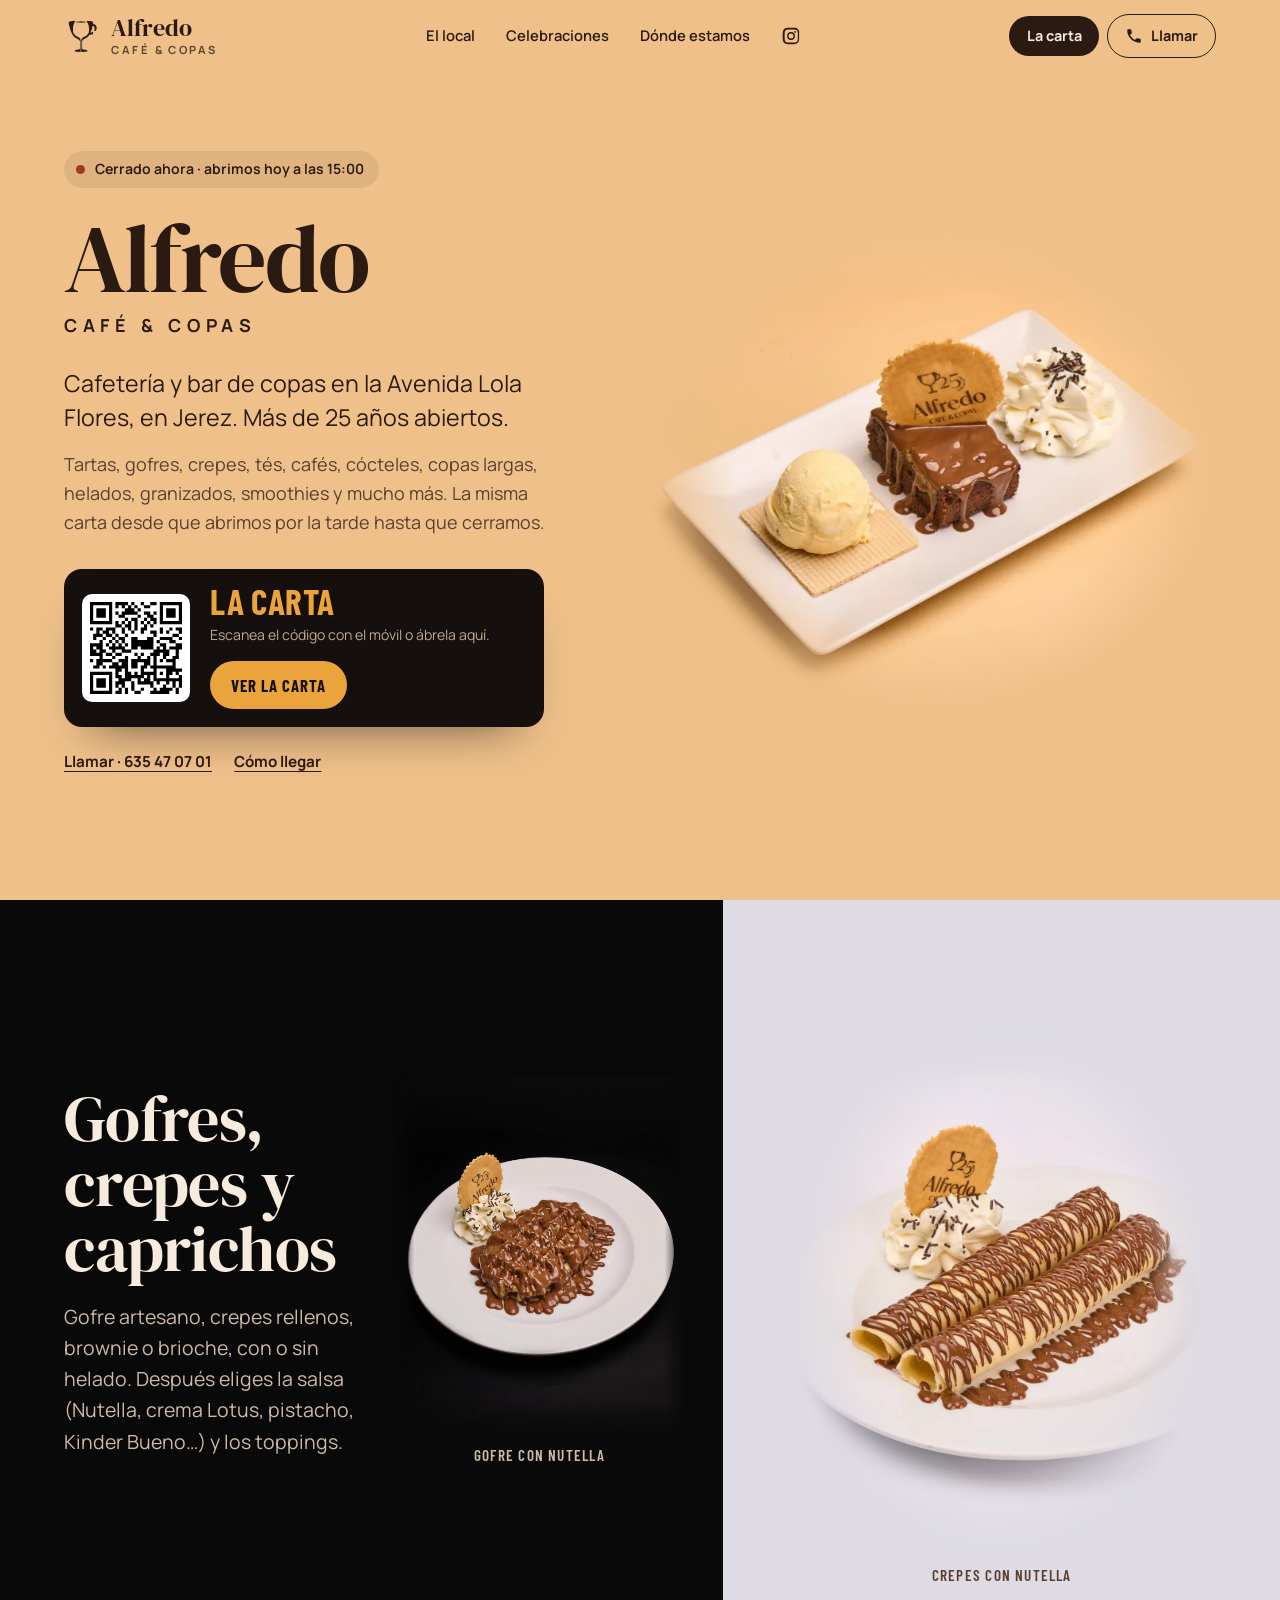
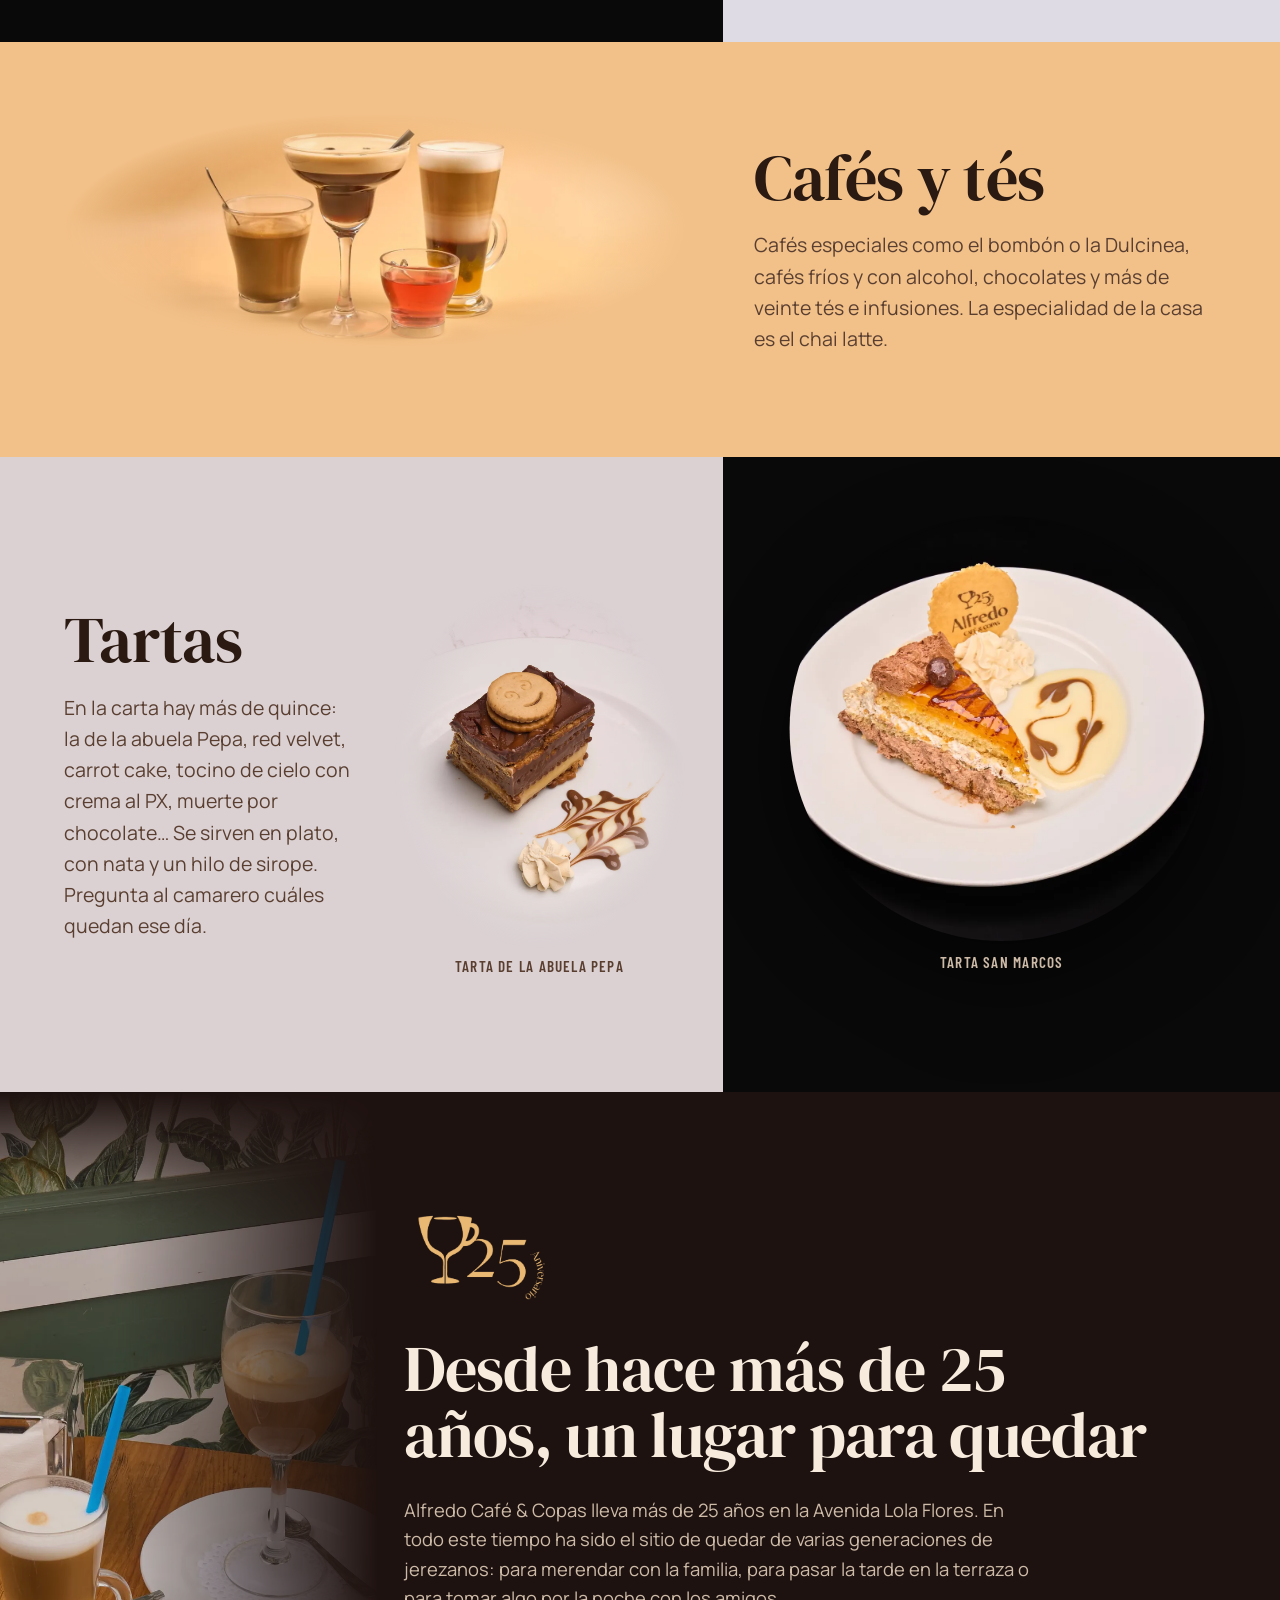
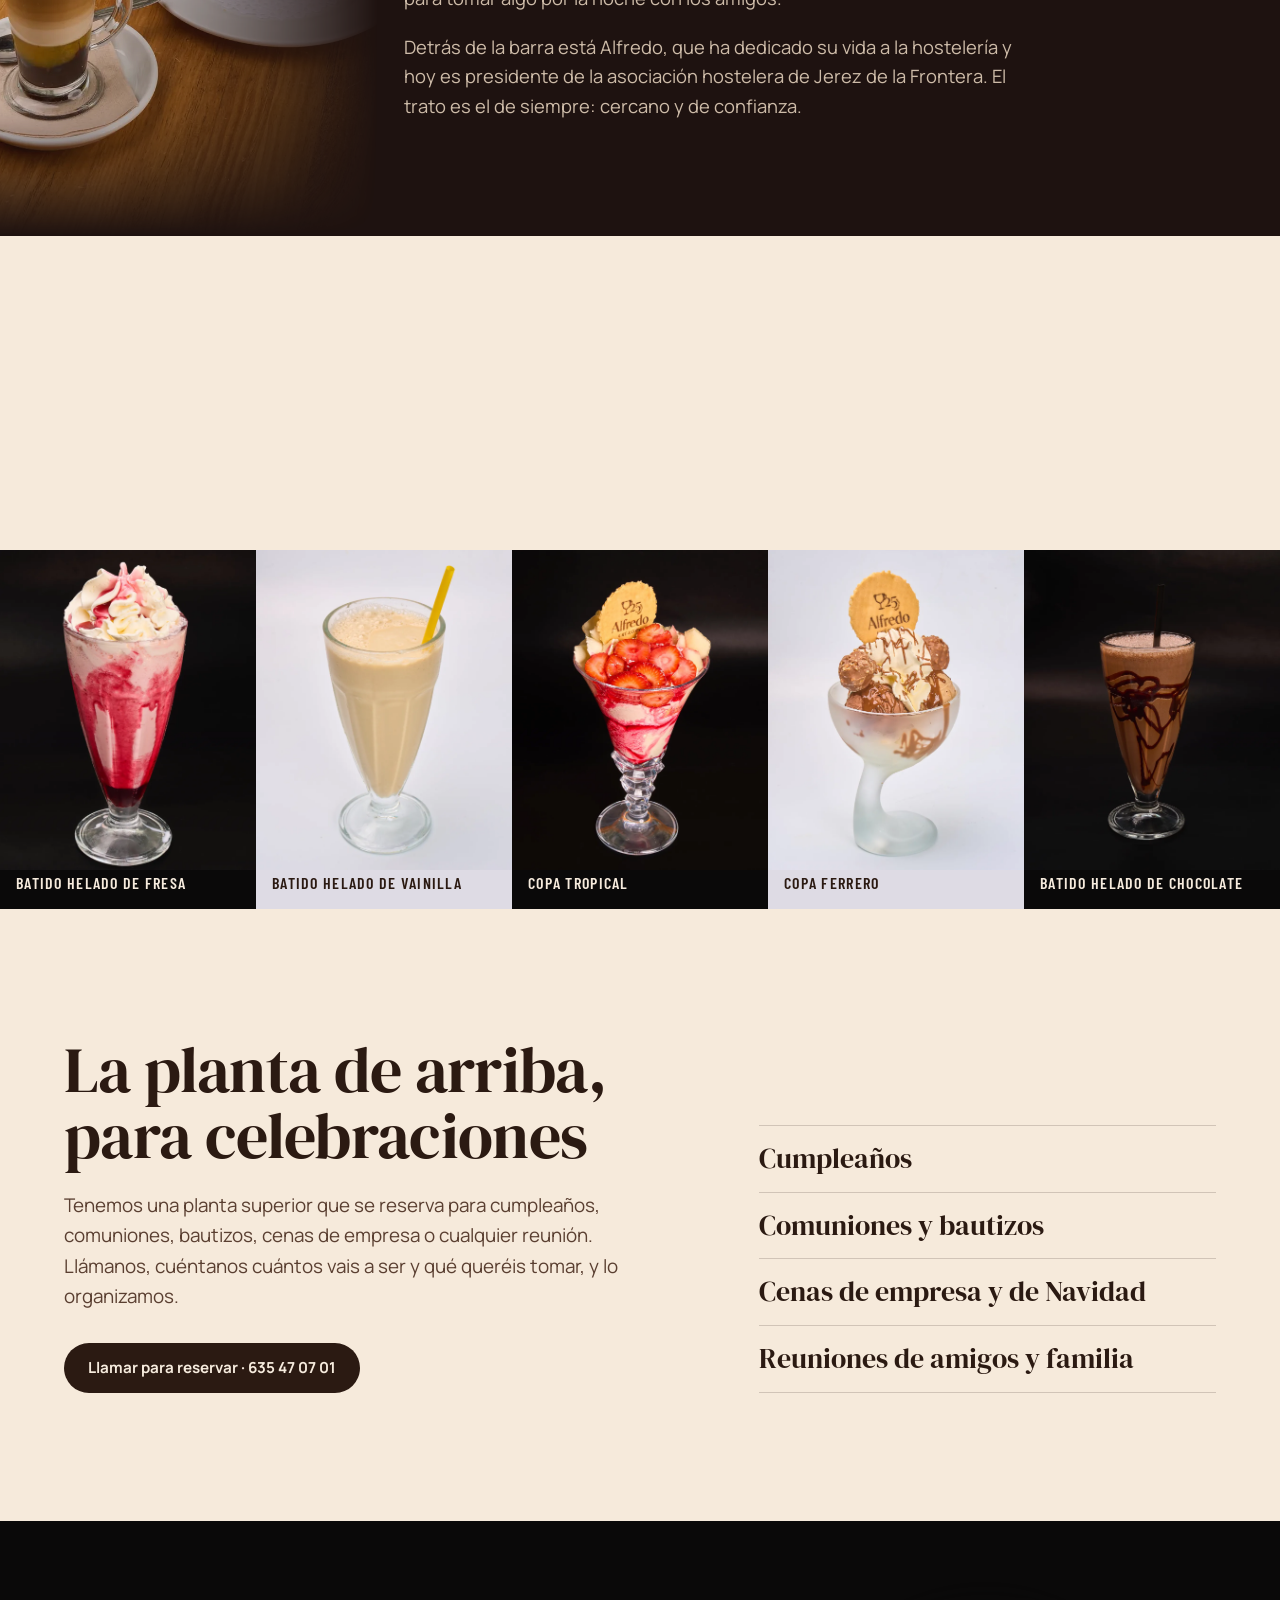
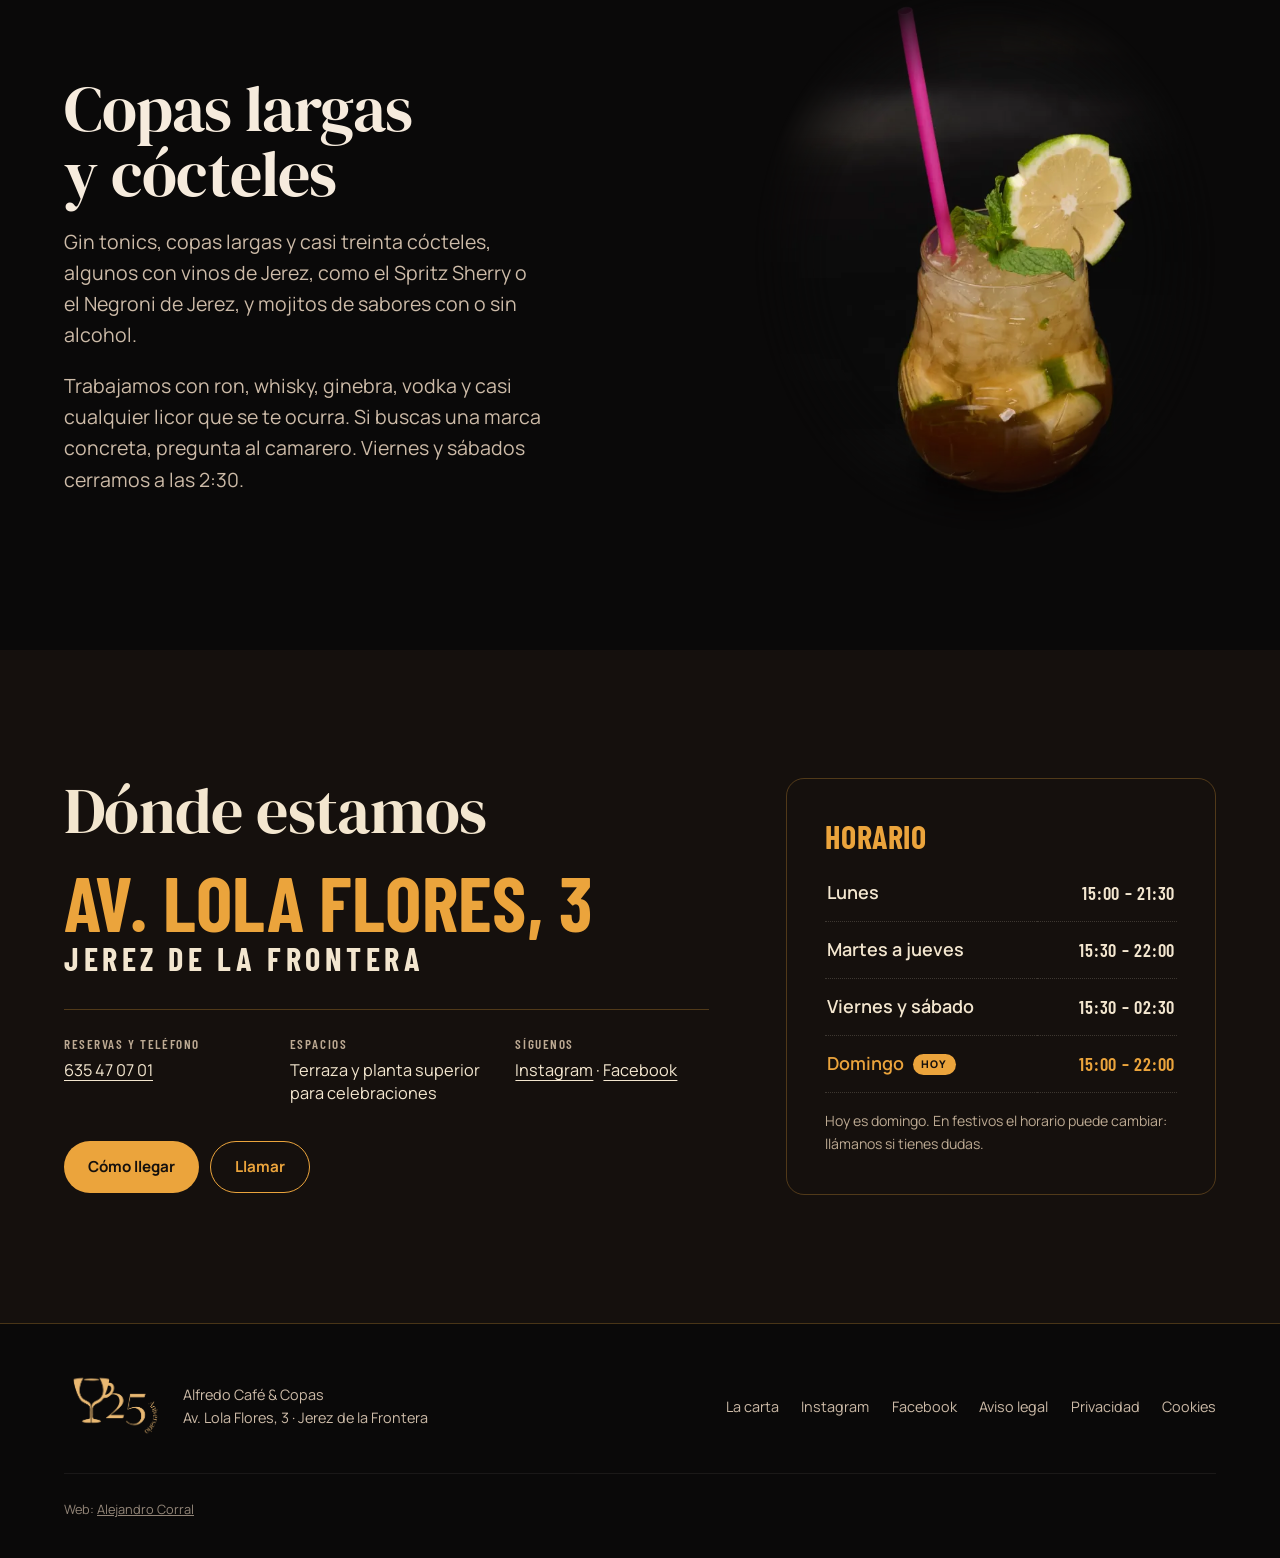
==== index.html @ 86e64a98 "Vista previa de la web de Alfredo Café & Copas" ====
<!doctype html>
<html lang="es" class="no-js">
<head>
  <meta charset="utf-8" />
  <meta name="robots" content="noindex, nofollow" />
  <meta name="viewport" content="width=device-width, initial-scale=1" />
  <title>Alfredo Café &amp; Copas</title>
  <meta name="description" content="Cafetería y bar de copas en la Avenida Lola Flores de Jerez. Tartas, gofres, crepes, cafés, tés, helados, granizados, smoothies, cócteles y copas largas. Más de 25 años, con terraza y planta para celebraciones." />
  <meta name="theme-color" content="#EFC08A" />

  <meta property="og:type" content="website" />
  <meta property="og:locale" content="es_ES" />
  <meta property="og:title" content="Alfredo Café &amp; Copas" />
  <meta property="og:description" content="Cafetería y bar de copas en la Avenida Lola Flores. Más de 25 años en Jerez." />
  <meta property="og:image" content="assets/img/brownie-helado.webp" />

  <link rel="icon" type="image/png" sizes="32x32" href="assets/img/favicon-32.png" />
  <link rel="icon" type="image/png" sizes="64x64" href="assets/img/favicon.png" />
  <link rel="icon" type="image/png" sizes="192x192" href="assets/img/favicon-192.png" />
  <link rel="apple-touch-icon" href="assets/img/apple-touch-icon.png" />
  <link rel="preload" href="assets/fonts/dm-serif-display.woff2" as="font" type="font/woff2" crossorigin />
  <link rel="preload" href="assets/fonts/manrope.woff2" as="font" type="font/woff2" crossorigin />
  <link rel="stylesheet" href="styles.css?v=20261016m" />

  <script type="application/ld+json">
  {
    "@context": "https://schema.org",
    "@type": "CafeOrCoffeeShop",
    "name": "Alfredo Café & Copas",
    "image": "assets/img/brownie-helado.webp",
    "telephone": "+34635470701",
    "sameAs": ["https://www.instagram.com/alfredocafecopasjerez/", "https://www.facebook.com/alfredocafecopasjerez/"],
    "servesCuisine": ["Café", "Tartas", "Helados", "Cócteles"],
    "hasMenu": "carta.html",
    "address": {
      "@type": "PostalAddress",
      "streetAddress": "Avenida Lola Flores, 3",
      "addressLocality": "Jerez de la Frontera",
      "addressRegion": "Cádiz",
      "addressCountry": "ES"
    },
    "openingHoursSpecification": [
      { "@type": "OpeningHoursSpecification", "dayOfWeek": "Monday", "opens": "15:00", "closes": "21:30" },
      { "@type": "OpeningHoursSpecification", "dayOfWeek": ["Tuesday", "Wednesday", "Thursday"], "opens": "15:30", "closes": "22:00" },
      { "@type": "OpeningHoursSpecification", "dayOfWeek": ["Friday", "Saturday"], "opens": "15:30", "closes": "02:30" },
      { "@type": "OpeningHoursSpecification", "dayOfWeek": "Sunday", "opens": "15:00", "closes": "22:00" }
    ]
  }
  </script>

  <script defer src="lib/qrcode.js?v=20261016m"></script>
  <script defer src="qr.js?v=20261016m"></script>
  <script defer src="main.js?v=20261016m"></script>
</head>
<body>
  <a class="skip" href="#contenido">Saltar al contenido</a>

  <header class="nav" data-nav>
    <a class="brand" href="#top" aria-label="Alfredo Café &amp; Copas, inicio">
      <span class="brand-mark" aria-hidden="true"></span>
      <span class="brand-text">
        <span class="brand-name">Alfredo</span>
        <span class="brand-sub">Café &amp; Copas</span>
      </span>
    </a>
    <nav class="nav-links" aria-label="Secciones">
      <a href="#el-local">El local</a>
      <a href="#celebraciones">Celebraciones</a>
      <a href="#donde-estamos">Dónde estamos</a>
      <a class="nav-ig" href="https://www.instagram.com/alfredocafecopasjerez/" target="_blank" rel="noopener" aria-label="Instagram">
        <svg viewBox="0 0 24 24" aria-hidden="true"><path d="M12 7.3a4.7 4.7 0 1 0 0 9.4 4.7 4.7 0 0 0 0-9.4Zm0 7.7a3 3 0 1 1 0-6 3 3 0 0 1 0 6Zm6-7.9a1.1 1.1 0 1 1-2.2 0 1.1 1.1 0 0 1 2.2 0ZM21.9 8c-.1-1.6-.4-3-1.6-4.2C19.1 2.6 17.6 2.2 16 2.1c-1.6-.1-6.4-.1-8 0-1.6.1-3 .4-4.2 1.6S2.2 6.4 2.1 8c-.1 1.6-.1 6.4 0 8 .1 1.6.4 3 1.6 4.2s2.6 1.5 4.2 1.6c1.6.1 6.4.1 8 0 1.6-.1 3-.4 4.2-1.6 1.2-1.2 1.5-2.6 1.6-4.2.1-1.6.1-6.4 0-8Zm-2.1 9.7a3.3 3.3 0 0 1-1.8 1.8c-1.3.5-4.3.4-5.7.4s-4.4.1-5.7-.4a3.3 3.3 0 0 1-1.8-1.8c-.5-1.3-.4-4.3-.4-5.7s-.1-4.4.4-5.7a3.3 3.3 0 0 1 1.8-1.8c1.3-.5 4.3-.4 5.7-.4s4.4-.1 5.7.4a3.3 3.3 0 0 1 1.8 1.8c.5 1.3.4 4.3.4 5.7s.1 4.4-.4 5.7Z"/></svg>
      </a>
    </nav>
    <div class="nav-actions">
    <a class="nav-carta" href="carta.html">La carta</a>
    <a class="nav-call" href="tel:+34635470701" aria-label="Llamar al 635 47 07 01">
      <svg viewBox="0 0 24 24" aria-hidden="true"><path d="M6.6 10.8a15.1 15.1 0 0 0 6.6 6.6l2.2-2.2c.3-.3.7-.4 1-.2 1.1.4 2.3.6 3.6.6.6 0 1 .4 1 1V20c0 .6-.4 1-1 1A17 17 0 0 1 3 4c0-.6.4-1 1-1h3.5c.6 0 1 .4 1 1 0 1.3.2 2.5.6 3.6.1.3 0 .7-.2 1l-2.3 2.2Z"/></svg>
      <span>Llamar</span>
    </a>
    </div>
  </header>

  <main id="top">
    <!-- PORTADA -->
    <section class="hero" data-theme="light">
      <div class="hero-text">
        <p class="status" data-status>
          <span class="status-dot" aria-hidden="true"></span>
          <span data-status-text>Av. Lola Flores, 3 · Jerez</span>
        </p>
        <h1 class="hero-title">Alfredo<span>Café &amp; Copas</span></h1>
        <p class="hero-lead">Cafetería y bar de copas en la Avenida Lola Flores, en Jerez. Más de 25 años abiertos.</p>
        <p class="hero-list">Tartas, gofres, crepes, tés, cafés, cócteles, copas largas, helados, granizados, smoothies y mucho más. La misma carta desde que abrimos por la tarde hasta que cerramos.</p>
        <div class="hero-carta">
          <div class="hero-carta-qr" data-qr></div>
          <div class="hero-carta-body">
            <p class="hero-carta-title">La carta</p>
            <p class="hero-carta-hint">Escanea el código con el móvil o ábrela aquí.</p>
            <a class="btn btn-dark btn-carta" href="carta.html">Ver la carta</a>
          </div>
        </div>
        <p class="hero-links">
          <a href="tel:+34635470701">Llamar · 635 47 07 01</a>
          <a href="https://www.google.com/maps/search/?api=1&amp;query=Alfredo%20Caf%C3%A9%20%26%20Copas%2C%20Avenida%20Lola%20Flores%203%2C%20Jerez%20de%20la%20Frontera" target="_blank" rel="noopener">Cómo llegar</a>
        </p>
      </div>
      <div class="hero-media">
        <img class="feather" src="assets/img/brownie-helado.webp" alt="Brownie con chocolate, bola de helado y nata, con el barquillo de Alfredo" width="721" height="616" fetchpriority="high" />
      </div>
    </section>

    <div id="contenido"></div>

    <!-- CAPRICHOS · gofre sobre negro | crepes sobre blanco -->
    <section class="split" data-theme="dark">
      <div class="split-panel split-panel--lead split--black">
        <div class="row-text reveal">
          <h2>Gofres, crepes y caprichos</h2>
          <p>Gofre artesano, crepes rellenos, brownie o brioche, con o sin helado. Después eliges la salsa (Nutella, crema Lotus, pistacho, Kinder Bueno…) y los toppings.</p>
        </div>
        <figure class="split-fig" data-drift>
          <img class="soft-edge split-img" src="assets/img/gofre-nutella.webp" alt="Gofre cubierto de Nutella con nata y barquillo de Alfredo" width="1080" height="1350" loading="lazy" />
          <figcaption>Gofre con Nutella</figcaption>
        </figure>
      </div>
      <div class="split-panel split--white" data-theme="light">
        <figure class="split-fig" data-drift>
          <img class="feather split-img" src="assets/img/crepes-chocolate.webp" alt="Dos crepes enrollados con Nutella, nata y barquillo de Alfredo" width="1080" height="1350" loading="lazy" />
          <figcaption>Crepes con Nutella</figcaption>
        </figure>
      </div>
    </section>

    <!-- CAFÉS Y TÉS · fondo melocotón -->
    <section class="row row--peach" data-theme="light">
      <div class="row-media row-media--wide" data-drift>
        <img class="feather row-main" src="assets/img/cafes.webp" alt="Café con leche, café en copa, latte en vaso alto y té" width="1500" height="563" loading="lazy" />
      </div>
      <div class="row-text reveal">
        <h2>Cafés y tés</h2>
        <p>Cafés especiales como el bombón o la Dulcinea, cafés fríos y con alcohol, chocolates y más de veinte tés e infusiones. La especialidad de la casa es el chai latte.</p>
      </div>
    </section>

    <!-- TARTAS · mármol | negro -->
    <section class="split" data-theme="light">
      <div class="split-panel split-panel--lead split--marble">
        <div class="row-text reveal">
          <h2>Tartas</h2>
          <p>En la carta hay más de quince: la de la abuela Pepa, red velvet, carrot cake, tocino de cielo con crema al PX, muerte por chocolate… Se sirven en plato, con nata y un hilo de sirope. Pregunta al camarero cuáles quedan ese día.</p>
        </div>
        <figure class="split-fig" data-drift>
          <img class="feather split-img" src="assets/img/tarta-galleta.webp" alt="Porción de la tarta de la abuela Pepa con nata" width="1080" height="1350" loading="lazy" />
          <figcaption>Tarta de la abuela Pepa</figcaption>
        </figure>
      </div>
      <div class="split-panel split--black" data-theme="dark">
        <figure class="split-fig" data-drift>
          <img class="plate-cut split-img" src="assets/img/tarta-capas.webp" alt="Porción de tarta San Marcos con barquillo de Alfredo y nata" width="1080" height="1350" loading="lazy" />
          <figcaption>Tarta San Marcos</figcaption>
        </figure>
      </div>
    </section>

    <!-- EL LOCAL -->
    <section class="place" id="el-local" data-theme="dark">
      <div class="place-photo">
        <img src="assets/img/terraza-cafe.webp" alt="Mesa de la terraza de Alfredo con un café en vaso alto y un café con hielo" width="1080" height="1350" loading="lazy" />
      </div>
      <div class="place-text reveal">
        <div class="place-logo" aria-hidden="true"></div>
        <h2>Desde hace más de 25 años, un lugar para quedar</h2>
        <p>Alfredo Café &amp; Copas lleva más de 25 años en la Avenida Lola Flores. En todo este tiempo ha sido el sitio de quedar de varias generaciones de jerezanos: para merendar con la familia, para pasar la tarde en la terraza o para tomar algo por la noche con los amigos.</p>
        <p>Detrás de la barra está Alfredo, que ha dedicado su vida a la hostelería y hoy es presidente de la asociación hostelera de Jerez de la Frontera. El trato es el de siempre: cercano y de confianza.</p>
      </div>
    </section>

    <!-- HELADOS Y BATIDOS · vitrina -->
    <section class="vitrina" data-theme="light" aria-labelledby="vitrina-title">
      <div class="vitrina-head reveal">
        <h2 id="vitrina-title">Helados, batidos y granizados</h2>
        <div>
          <p>En verano es lo que más sale. Más de veinte copas de helado, casi cincuenta sabores, batidos, granizados y smoothies, para tomar en la terraza cuando baja el sol.</p>
          <a class="btn btn-dark vitrina-link" href="carta.html#heladeria">Ver la carta de la heladería</a>
        </div>
      </div>
      <ul class="vitrina-row">
        <li class="vitrina-item vitrina--black"><div class="vitrina-photo"><img src="assets/img/batido-fresa.webp" alt="Batido helado de fresa con nata" width="1080" height="1350" loading="lazy" /></div><span>Batido helado de fresa</span></li>
        <li class="vitrina-item vitrina--white"><div class="vitrina-photo"><img src="assets/img/batido-vainilla.webp" alt="Batido helado de vainilla con pajita" width="1080" height="1350" loading="lazy" /></div><span>Batido helado de vainilla</span></li>
        <li class="vitrina-item vitrina--black"><div class="vitrina-photo"><img src="assets/img/copa-fresas.webp" alt="Copa tropical con fresas, fruta, nata y barquillo de Alfredo" width="1080" height="1350" loading="lazy" /></div><span>Copa tropical</span></li>
        <li class="vitrina-item vitrina--white"><div class="vitrina-photo"><img src="assets/img/copa-bombones.webp" alt="Copa Ferrero con bombones, nata y barquillo de Alfredo" width="1080" height="1350" loading="lazy" /></div><span>Copa Ferrero</span></li>
        <li class="vitrina-item vitrina--black"><div class="vitrina-photo"><img src="assets/img/batido-chocolate.webp" alt="Batido helado de chocolate con sirope" width="1080" height="1350" loading="lazy" /></div><span>Batido helado de chocolate</span></li>
      </ul>
    </section>

    <!-- CELEBRACIONES -->
    <section class="events" id="celebraciones" data-theme="light">
      <div class="events-text reveal">
        <h2>La planta de arriba, para celebraciones</h2>
        <p>Tenemos una planta superior que se reserva para cumpleaños, comuniones, bautizos, cenas de empresa o cualquier reunión. Llámanos, cuéntanos cuántos vais a ser y qué queréis tomar, y lo organizamos.</p>
        <a class="btn btn-dark" href="tel:+34635470701">Llamar para reservar · 635 47 07 01</a>
      </div>
      <ul class="events-list reveal" aria-label="Celebraciones habituales">
        <li>Cumpleaños</li>
        <li>Comuniones y bautizos</li>
        <li>Cenas de empresa y de Navidad</li>
        <li>Reuniones de amigos y familia</li>
      </ul>
    </section>

    <!-- COPAS · fondo negro, mojito a la derecha -->
    <section class="row row--black row--flip" data-theme="dark">
      <div class="row-media" data-drift>
        <img class="feather row-main row-main--drink" src="assets/img/mojito.webp" alt="Mojito con hielo picado, hierbabuena y lima" width="682" height="815" loading="lazy" />
      </div>
      <div class="row-text reveal">
        <h2>Copas largas y cócteles</h2>
        <p>Gin tonics, copas largas y casi treinta cócteles, algunos con vinos de Jerez, como el Spritz Sherry o el Negroni de Jerez, y mojitos de sabores con o sin alcohol.</p>
        <p>Trabajamos con ron, whisky, ginebra, vodka y casi cualquier licor que se te ocurra. Si buscas una marca concreta, pregunta al camarero. Viernes y sábados cerramos a las 2:30.</p>
      </div>
    </section>

    <!-- DÓNDE ESTAMOS -->
    <section class="visit" id="donde-estamos" data-theme="dark" aria-labelledby="visit-title">
      <div class="visit-main">
        <h2 id="visit-title">Dónde estamos</h2>
        <p class="visit-address">Av. Lola Flores, 3<span>Jerez de la Frontera</span></p>
        <dl class="visit-facts">
          <div><dt>Reservas y teléfono</dt><dd><a href="tel:+34635470701">635 47 07 01</a></dd></div>
          <div><dt>Espacios</dt><dd>Terraza y planta superior para celebraciones</dd></div>
          <div><dt>Síguenos</dt><dd><a href="https://www.instagram.com/alfredocafecopasjerez/" target="_blank" rel="noopener">Instagram</a> · <a href="https://www.facebook.com/alfredocafecopasjerez/" target="_blank" rel="noopener">Facebook</a></dd></div>
        </dl>
        <div class="visit-actions">
          <a class="btn btn-gold" href="https://www.google.com/maps/search/?api=1&amp;query=Alfredo%20Caf%C3%A9%20%26%20Copas%2C%20Avenida%20Lola%20Flores%203%2C%20Jerez%20de%20la%20Frontera" target="_blank" rel="noopener">Cómo llegar</a>
          <a class="btn btn-line-gold" href="tel:+34635470701">Llamar</a>
        </div>
      </div>
      <div class="hours">
        <h3>Horario</h3>
        <table>
          <tbody data-hours>
            <tr data-days="1"><th scope="row">Lunes</th><td>15:00 – 21:30</td></tr>
            <tr data-days="2 3 4"><th scope="row">Martes a jueves</th><td>15:30 – 22:00</td></tr>
            <tr data-days="5 6"><th scope="row">Viernes y sábado</th><td>15:30 – 02:30</td></tr>
            <tr data-days="0"><th scope="row">Domingo</th><td>15:00 – 22:00</td></tr>
          </tbody>
        </table>
        <p class="hours-note" data-status-full>En festivos el horario puede cambiar. Si tienes dudas, llámanos.</p>
      </div>
    </section>
  </main>

  <footer class="footer" data-theme="dark">
    <div class="footer-brand">
      <span class="footer-logo" aria-hidden="true"></span>
      <p>Alfredo Café &amp; Copas<br />Av. Lola Flores, 3 · Jerez de la Frontera</p>
    </div>
    <nav class="footer-links" aria-label="Enlaces">
      <a href="carta.html">La carta</a>
      <a href="https://www.instagram.com/alfredocafecopasjerez/" target="_blank" rel="noopener">Instagram</a>
      <a href="https://www.facebook.com/alfredocafecopasjerez/" target="_blank" rel="noopener">Facebook</a>
      <a href="legal/index.html#aviso-legal">Aviso legal</a>
      <a href="legal/index.html#privacidad">Privacidad</a>
      <a href="legal/index.html#cookies">Cookies</a>
    </nav>
    <p class="footer-credit">Web: <a href="#" data-todo="web-alejandro">Alejandro Corral</a></p>
  </footer>
</body>
</html>
---- styles.css ----
/* =========================================================
   Alfredo Café & Copas — estilos
   Idea: "escaparate". Cada producto ocupa una franja con el
   mismo color de fondo que su foto de estudio (melocotón,
   negro, mármol, amarillo) y los bordes de la foto se funden
   con la página.
   ========================================================= */

@font-face {
  font-family: "DM Serif Display";
  src: url("assets/fonts/dm-serif-display.woff2") format("woff2");
  font-weight: 400; font-style: normal; font-display: swap;
}
@font-face {
  font-family: "DM Serif Display";
  src: url("assets/fonts/dm-serif-display-italic.woff2") format("woff2");
  font-weight: 400; font-style: italic; font-display: swap;
}
@font-face {
  font-family: "Barlow Condensed";
  src: url("assets/fonts/barlow-condensed-500.woff2") format("woff2");
  font-weight: 500; font-style: normal; font-display: swap;
}
@font-face {
  font-family: "Barlow Condensed";
  src: url("assets/fonts/barlow-condensed-600.woff2") format("woff2");
  font-weight: 600; font-style: normal; font-display: swap;
}
@font-face {
  font-family: "Barlow Condensed";
  src: url("assets/fonts/barlow-condensed-700.woff2") format("woff2");
  font-weight: 700; font-style: normal; font-display: swap;
}
@font-face {
  font-family: "Manrope";
  src: url("assets/fonts/manrope.woff2") format("woff2");
  font-weight: 300 800; font-style: normal; font-display: swap;
}

:root {
  /* Fondos sacados de las propias fotos */
  --melocoton: #EFC08A;   /* brownie */
  --melocoton-2: #F2C189; /* cafés */
  --negro: #0A0909;       /* gofre, batido, granizados, mojito */
  --marmol: #DBD1D3;      /* tartas */
  --amarillo: #FFC84C;    /* spritz */
  --blanco-estudio: #DEDBE4; /* crepes, batido de vainilla, copa de bombones */

  --crema: #F6EADB;
  --crema-2: #FFF8EF;
  --espresso: #2B1A12;
  --espresso-2: #5A3F31;
  --noche: #1E1210;
  --nata: #F6EBDD;
  --nata-2: #CDBBA8;
  --oro: #E9B872;
  --teja: #9C3B24;

  --ff-display: "DM Serif Display", Georgia, "Times New Roman", serif;
  --ff-body: "Manrope", system-ui, -apple-system, "Segoe UI", sans-serif;
  --ff-cond: "Barlow Condensed", "Arial Narrow", sans-serif;

  /* La carta: los colores de la carta impresa de Alfredo */
  --carta-bg: #15100D;
  --carta-ink: #F3E6CF;
  --carta-mute: #BDAA93;
  --carta-gold: #EBA43C;
  --carta-rule: rgba(235,164,60,.28);
  --ease-out: cubic-bezier(.22, 1, .36, 1);
  --gutter: clamp(16px, 5vw, 80px);
  --nav-h: 72px;
}

*, *::before, *::after { box-sizing: border-box; }
html { overflow-x: clip; scroll-behavior: smooth; -webkit-text-size-adjust: 100%; }
@media (prefers-reduced-motion: reduce) { html { scroll-behavior: auto; } }
body {
  margin: 0; overflow-x: clip;
  background: var(--crema); color: var(--espresso);
  font-family: var(--ff-body); font-size: clamp(16px, 1vw + 10px, 18px); line-height: 1.6;
  -webkit-font-smoothing: antialiased;
}
img { display: block; max-width: 100%; height: auto; }
a { color: inherit; }
h1, h2, h3 { font-family: var(--ff-display); font-weight: 400; line-height: 1.02; margin: 0; letter-spacing: -0.01em; }
p { margin: 0; }
section[id], #contenido { scroll-margin-top: 64px; }

.skip { position: absolute; left: 12px; top: -60px; z-index: 100; background: var(--espresso); color: var(--nata); padding: .6rem 1rem; border-radius: 10px; }
.skip:focus { top: 12px; }
:focus-visible { outline: 2px solid var(--teja); outline-offset: 3px; border-radius: 6px; }
::selection { background: var(--espresso); color: var(--nata); }
html { scrollbar-color: var(--espresso-2) var(--crema); caret-color: var(--teja); }

/* Bordes de la foto fundidos con el fondo */
.feather {
  -webkit-mask-image: radial-gradient(closest-side, #000 68%, transparent 100%);
          mask-image: radial-gradient(closest-side, #000 68%, transparent 100%);
}

/* Foto que llena su encuadre: se funden solo los bordes rectos, sin dibujar ninguna forma */
.soft-edge {
  -webkit-mask-image: linear-gradient(90deg, transparent 0, #000 7%, #000 93%, transparent 100%), linear-gradient(180deg, transparent 0, #000 24%, #000 90%, transparent 100%);
  -webkit-mask-composite: source-in;
          mask-image: linear-gradient(90deg, transparent 0, #000 7%, #000 93%, transparent 100%), linear-gradient(180deg, transparent 0, #000 24%, #000 90%, transparent 100%);
          mask-composite: intersect;
}

/* Aparición suave (con red de seguridad en JS) */
.reveal { opacity: 0; transform: translateY(24px); transition: opacity .9s var(--ease-out), transform .9s var(--ease-out); }
.reveal.is-visible { opacity: 1; transform: none; }
.reveal[data-split] { opacity: 1; transform: none; }
.no-js .reveal { opacity: 1; transform: none; }
[data-drift] { translate: 0 var(--drift, 0px); }
.feather, [data-drift] { pointer-events: none; }
.row { overflow: clip; }

/* ---------- Botones ---------- */
.btn {
  display: inline-flex; align-items: center; justify-content: center; gap: .5rem;
  min-height: 50px; padding: .8rem 1.5rem; border-radius: 999px;
  font-weight: 700; font-size: .95rem; text-decoration: none;
  transition: background-color .25s, color .25s, border-color .25s, transform .3s var(--ease-out);
}
.btn:hover { transform: translateY(-2px); }
.btn-dark { background: var(--espresso); color: var(--nata); }
.btn-dark:hover { background: var(--teja); }
.btn-outline { border: 1.5px solid var(--espresso); color: var(--espresso); }
.btn-outline:hover { background: var(--espresso); color: var(--nata); }

/* =========================================================
   NAV
   ========================================================= */
.nav {
  position: fixed; inset: 0 0 auto 0; z-index: 50; height: var(--nav-h);
  display: flex; align-items: center; justify-content: space-between; gap: 1.5rem;
  padding: 0 var(--gutter); color: var(--espresso);
  transition: background-color .4s, color .4s, height .4s var(--ease-out), box-shadow .4s;
}
.nav.is-solid { height: 62px; background: rgba(246,234,219,.92); box-shadow: 0 1px 0 rgba(43,26,18,.08); }
@supports (backdrop-filter: blur(12px)) {
  .nav.is-solid { background: rgba(246,234,219,.75); backdrop-filter: blur(14px) saturate(140%); -webkit-backdrop-filter: blur(14px) saturate(140%); }
}
.nav.is-dark { color: var(--nata); }
.nav.is-dark.is-solid { background: rgba(10,9,9,.8); box-shadow: 0 1px 0 rgba(246,235,221,.08); }

.brand { display: flex; align-items: center; gap: .7rem; text-decoration: none; }
.brand-mark {
  width: 36px; height: 36px; background: currentColor;
  -webkit-mask: url("assets/img/icono-copa.webp") center / contain no-repeat;
          mask: url("assets/img/icono-copa.webp") center / contain no-repeat;
}
.brand-text { display: flex; flex-direction: column; line-height: 1; }
.brand-name { font-family: var(--ff-display); font-size: 1.5rem; }
.brand-sub { font-size: .7rem; letter-spacing: .22em; text-transform: uppercase; font-weight: 700; margin-top: .25rem; opacity: .75; }

.nav-links { display: flex; align-items: center; gap: clamp(1rem, 2.4vw, 2.2rem); }
.nav-links a { text-decoration: none; font-weight: 600; font-size: .92rem; }
.nav-links a:not(.nav-ig):hover { text-decoration: underline; text-underline-offset: 6px; }
.nav-ig svg { width: 20px; height: 20px; fill: currentColor; display: block; }
.nav-ig:hover { opacity: .7; }
.nav-call {
  display: inline-flex; align-items: center; gap: .5rem; text-decoration: none;
  font-weight: 700; font-size: .9rem; padding: .6rem 1.05rem; border-radius: 999px;
  border: 1.5px solid currentColor; transition: background-color .25s, color .25s;
}
.nav-call svg { width: 18px; height: 18px; fill: currentColor; }
.nav-call:hover { background: var(--espresso); border-color: var(--espresso); color: var(--nata); }
.nav.is-dark .nav-call:hover { background: var(--nata); border-color: var(--nata); color: var(--espresso); }
@media (max-width: 860px) { .nav-links { display: none; } }

/* =========================================================
   PORTADA
   ========================================================= */
.hero {
  display: grid; grid-template-columns: minmax(0, 1fr) minmax(0, 1.05fr); align-items: center;
  gap: clamp(1rem, 3vw, 3rem);
  min-height: 100vh; min-height: 100svh;
  padding: calc(var(--nav-h) + 2.5rem) var(--gutter) clamp(3rem, 6vw, 5rem);
  background: var(--melocoton);
}
.status {
  display: inline-flex; align-items: center; gap: .6rem; margin-bottom: 1.8rem;
  padding: .45rem .95rem .45rem .75rem; border-radius: 999px;
  background: rgba(43,26,18,.08); font-size: .88rem; font-weight: 650;
}
.status-dot { width: 9px; height: 9px; border-radius: 50%; background: var(--espresso-2); }
.status.is-open .status-dot { background: #1F7A47; box-shadow: 0 0 0 0 rgba(31,122,71,.5); animation: pulse 2.2s infinite; }
.status.is-closed .status-dot { background: var(--teja); }
@keyframes pulse { 70% { box-shadow: 0 0 0 9px rgba(31,122,71,0); } 100% { box-shadow: 0 0 0 0 rgba(31,122,71,0); } }

.hero-title { font-size: clamp(4rem, 9vw, 6rem); line-height: .9; letter-spacing: -.02em; }
.hero-title span {
  display: block; margin-top: .9rem;
  font-family: var(--ff-body); font-size: clamp(.9rem, 1.4vw, 1.15rem); font-weight: 700;
  letter-spacing: .32em; text-transform: uppercase; line-height: 1;
}
.hero-lead { margin-top: 2rem; max-width: 34ch; font-size: clamp(1.15rem, .8vw + .95rem, 1.45rem); line-height: 1.45; }
.hero-list { margin-top: 1rem; max-width: 46ch; color: var(--espresso-2); }
.hero-actions { display: flex; flex-wrap: wrap; gap: .7rem; margin-top: 2.2rem; }
.hero-media img { width: 100%; max-width: 760px; margin-inline: auto; animation: heroIn 1.4s var(--ease-out) both; }
@keyframes heroIn { from { opacity: 0; transform: scale(.94); } to { opacity: 1; transform: none; } }

@media (max-width: 900px) {
  .hero { grid-template-columns: 1fr; min-height: 0; padding-top: calc(var(--nav-h) + 1.6rem); }
  .hero-media { order: -1; margin: -.5rem -8% -1.5rem; }
}

/* =========================================================
   FRANJAS DE PRODUCTO
   ========================================================= */
.row {
  --row-bg: var(--crema); --row-ink: var(--espresso); --row-ink-2: var(--espresso-2);
  display: grid; grid-template-columns: minmax(0, 1.15fr) minmax(0, .85fr); align-items: center;
  gap: clamp(1.5rem, 5vw, 5rem);
  padding: clamp(3rem, 7vw, 6.5rem) var(--gutter);
  background: var(--row-bg); color: var(--row-ink);
}
.row--black  { --row-bg: var(--negro);  --row-ink: var(--nata); --row-ink-2: var(--nata-2); }
.row--marble { --row-bg: var(--marmol); }
.row--peach  { --row-bg: var(--melocoton-2); }
.row--flip .row-media { order: 2; }

.row-media { position: relative; }
.row-main { width: 100%; max-width: 620px; margin-inline: auto; }
.row-media--wide .row-main { max-width: 760px; }
.row-side { position: absolute; width: 48%; right: -6%; bottom: -12%; }
.row--flip .row-side { right: auto; left: -6%; }

/* El gofre llena el encuadre con el plato: se recorta en círculo, como un plato sobre la mesa */
.plate-cut {
  aspect-ratio: 1; object-fit: cover; max-width: 540px !important;
  clip-path: circle(49.5% at 50% 50%);
}
.row-media:has(.plate-cut), .split-fig:has(.plate-cut) { filter: drop-shadow(0 30px 40px rgba(0,0,0,.6)); }

.row-text h2, .place-text h2, .events-text h2, .visit-text h2 { font-size: clamp(2.5rem, 5vw, 4.4rem); text-wrap: balance; }
.row-text p { margin-top: 1.2rem; max-width: 40ch; font-size: clamp(1.05rem, .45vw + .95rem, 1.22rem); color: var(--row-ink-2); }

@media (max-width: 860px) {
  .row { grid-template-columns: 1fr; gap: 1.2rem; padding-top: 2.5rem; }
  .row .row-media, .row--flip .row-media { order: 0; margin-inline: -4%; }
  .row-side { width: 40%; bottom: -6%; }
}

/* =========================================================
   EL LOCAL
   ========================================================= */
.place {
  position: relative; display: grid; grid-template-columns: minmax(0, .42fr) minmax(0, 1fr); align-items: stretch;
  background: var(--noche); color: var(--nata); overflow: clip;
}
.place-photo { position: relative; min-height: 100%; }
.place-photo img {
  position: absolute; inset: 0; width: 100%; height: 100%; object-fit: cover; object-position: center 55%;
  opacity: .85;
  -webkit-mask-image: linear-gradient(90deg, #000 30%, transparent 100%), linear-gradient(180deg, transparent 0, #000 18%, #000 82%, transparent 100%);
  -webkit-mask-composite: source-in;
          mask-image: linear-gradient(90deg, #000 30%, transparent 100%), linear-gradient(180deg, transparent 0, #000 18%, #000 82%, transparent 100%);
          mask-composite: intersect;
}
.place-text { position: relative; align-self: center; padding: clamp(4.5rem, 9vw, 8rem) var(--gutter) clamp(4.5rem, 9vw, 8rem) clamp(1rem, 2vw, 2rem); }
.place-logo {
  width: 150px; aspect-ratio: 865 / 597; background: var(--oro); margin-bottom: 1.6rem;
  -webkit-mask: url("assets/img/logo-25.webp") center / contain no-repeat;
          mask: url("assets/img/logo-25.webp") center / contain no-repeat;
}
.place-text p { margin-top: 1.2rem; max-width: 58ch; color: var(--nata-2); font-size: clamp(1.02rem, .4vw + .95rem, 1.15rem); }
.place-text p:first-of-type { margin-top: 1.8rem; }
@media (max-width: 860px) {
  .place { grid-template-columns: 1fr; }
  .place-photo { aspect-ratio: 16 / 10; min-height: 0; }
  .place-photo img {
    -webkit-mask-image: linear-gradient(180deg, #000 45%, transparent 100%);
            mask-image: linear-gradient(180deg, #000 45%, transparent 100%);
  }
  .place-text { padding: 0 var(--gutter) clamp(4rem, 9vw, 6rem); margin-top: -2.5rem; }
}

/* =========================================================
   CELEBRACIONES
   ========================================================= */
.events {
  display: grid; grid-template-columns: minmax(0, 1.15fr) minmax(0, .85fr); align-items: end;
  gap: clamp(2rem, 6vw, 6rem);
  padding: clamp(5rem, 10vw, 8rem) var(--gutter);
  background: var(--crema);
}
.events-text p { margin: 1.4rem 0 2rem; max-width: 50ch; color: var(--espresso-2); font-size: clamp(1.02rem, .4vw + .95rem, 1.18rem); }
.events-list { list-style: none; margin: 0; padding: 0; border-top: 1px solid rgba(43,26,18,.18); }
.events-list li {
  font-family: var(--ff-display); font-size: clamp(1.4rem, 2.2vw, 1.9rem); line-height: 1.2;
  padding: 1rem 0; border-bottom: 1px solid rgba(43,26,18,.18);
}
@media (max-width: 860px) { .events { grid-template-columns: 1fr; } }

/* =========================================================
   FRANJAS PARTIDAS (caprichos, tartas, copas)
   Cada mitad lleva el fondo de su foto de estudio.
   ========================================================= */
.split { display: grid; grid-template-columns: minmax(0, 1.3fr) minmax(0, 1fr); }
.split-panel {
  display: grid; place-items: center; overflow: clip;
  padding: clamp(3.5rem, 7vw, 6rem) var(--gutter);
  --row-ink-2: var(--espresso-2);
}
.split-panel--lead {
  grid-template-columns: minmax(0, 1fr) minmax(0, 1fr); align-items: center; gap: clamp(1.5rem, 3vw, 3rem);
  padding-right: clamp(1.5rem, 3vw, 3rem);
}
.split--black  { background: var(--negro); color: var(--nata); --row-ink-2: var(--nata-2); }
.split--white  { background: var(--blanco-estudio); color: var(--espresso); }
.split--marble { background: var(--marmol); color: var(--espresso); }
.split--yellow { background: var(--amarillo); color: var(--espresso); }
.split-fig { margin: 0; width: 100%; max-width: 440px; justify-self: center; text-align: center; }
.split-img { width: 100%; margin-inline: auto; }
.split-fig figcaption {
  margin-top: .6rem; font: 600 .95rem var(--ff-cond); letter-spacing: .08em; text-transform: uppercase;
  color: var(--row-ink-2);
}
.split--half { grid-template-columns: minmax(0, 1fr) minmax(0, 1fr); }
.split-panel--text { place-items: center start; }
.split-panel--pair { grid-template-columns: minmax(0, 1fr) minmax(0, 1fr); gap: clamp(1rem, 2.5vw, 2.5rem); align-items: center; }
.split-panel--pair .split-fig { max-width: 340px; }
.split--white .split-fig:has(.plate-cut) { filter: drop-shadow(0 26px 32px rgba(43,26,18,.28)); }
.row-main--drink { max-width: 460px; }
@media (max-width: 1000px) {
  .split { grid-template-columns: 1fr; }
  .split-panel--lead { grid-template-columns: 1fr; padding-right: var(--gutter); }
  .split-fig { max-width: 380px; }
  .split-panel--pair { gap: 1rem; padding-left: 1rem; padding-right: 1rem; }
}

/* =========================================================
   VITRINA (helados y batidos): una fila de fotos a sangre,
   cada una sobre su propio fondo de estudio.
   ========================================================= */
.vitrina { background: var(--crema); padding-top: clamp(4rem, 8vw, 6.5rem); }
.vitrina-head {
  display: grid; grid-template-columns: minmax(0, 1fr) minmax(0, 1fr); align-items: end; gap: 1rem clamp(2rem, 6vw, 6rem);
  padding: 0 var(--gutter);
}
.vitrina-head h2 { font-size: clamp(2.5rem, 5vw, 4.4rem); text-wrap: balance; }
.vitrina-link { margin-top: 1.2rem; }
.vitrina-head p { max-width: 46ch; color: var(--espresso-2); font-size: clamp(1.02rem, .4vw + .95rem, 1.18rem); }
.vitrina-row {
  list-style: none; margin: clamp(2.2rem, 4vw, 3.2rem) 0 0; padding: 0;
  display: grid; grid-template-columns: repeat(5, minmax(0, 1fr));
}
.vitrina-item { display: flex; flex-direction: column; overflow: hidden; }
.vitrina--black { background: var(--negro); color: var(--nata); }
.vitrina--white { background: var(--blanco-estudio); color: var(--espresso); }
.vitrina-photo { overflow: hidden; }
.vitrina-photo img {
  display: block; width: 100%; aspect-ratio: 4 / 5; object-fit: cover;
  transition: transform .9s var(--ease-out);
}
.vitrina-item:hover .vitrina-photo img { transform: scale(1.05); }
.vitrina-item span {
  padding: .2rem 1rem 1.1rem;
  font: 600 1rem var(--ff-cond); letter-spacing: .08em; text-transform: uppercase;
}
@media (max-width: 860px) {
  .vitrina-head { grid-template-columns: 1fr; }
  .vitrina-row {
    grid-template-columns: none; grid-auto-flow: column; grid-auto-columns: 68vw;
    overflow-x: auto; scroll-snap-type: x mandatory; scrollbar-width: none;
  }
  .vitrina-row::-webkit-scrollbar { display: none; }
  .vitrina-item { scroll-snap-align: start; }
}

/* =========================================================
   DÓNDE ESTAMOS
   ========================================================= */
.visit {
  display: grid; grid-template-columns: minmax(0, 1.2fr) minmax(0, .8fr); gap: clamp(2.5rem, 6vw, 6rem);
  align-items: start;
  padding: clamp(5rem, 10vw, 8rem) var(--gutter);
  background: var(--carta-bg); color: var(--carta-ink);
}
.visit h2 { font-size: clamp(2.5rem, 5vw, 4.4rem); color: var(--carta-ink); }
.visit-address {
  margin-top: 1.4rem; font: 700 clamp(2.6rem, 6vw, 5rem)/.92 var(--ff-cond); text-transform: uppercase;
  letter-spacing: .005em; color: var(--carta-gold);
}
.visit-address span { display: block; margin-top: .5rem; font-size: .42em; letter-spacing: .14em; color: var(--carta-ink); }
.visit-facts { margin: 2.2rem 0 0; display: grid; grid-template-columns: repeat(3, minmax(0, 1fr)); gap: 1.4rem 2rem; border-top: 1px solid var(--carta-rule); padding-top: 1.6rem; }
.visit-facts dt { font: 600 .82rem var(--ff-cond); letter-spacing: .12em; text-transform: uppercase; color: var(--carta-mute); }
.visit-facts dd { margin: .45rem 0 0; font-size: 1.02rem; line-height: 1.45; color: var(--carta-ink); }
.visit-facts a { color: var(--carta-ink); text-underline-offset: 4px; display: inline-block; padding: .5rem 0; margin: -.5rem 0; }
.visit-facts a:hover { color: var(--carta-gold); }
.visit-actions { display: flex; flex-wrap: wrap; gap: .7rem; margin-top: 2.2rem; }
.btn-gold { background: var(--carta-gold); color: var(--carta-bg); }
.btn-gold:hover { background: var(--carta-ink); }
.btn-line-gold { border: 1.5px solid var(--carta-gold); color: var(--carta-gold); }
.btn-line-gold:hover { background: var(--carta-gold); color: var(--carta-bg); }
.hours { border: 1px solid var(--carta-rule); border-radius: 18px; padding: clamp(1.6rem, 3vw, 2.4rem); }
.hours h3 { font: 700 2rem var(--ff-cond); text-transform: uppercase; letter-spacing: .02em; color: var(--carta-gold); margin-bottom: .6rem; }
.hours table { width: 100%; border-collapse: collapse; }
.hours th, .hours td { padding: .85rem .1rem; border-bottom: 1px dotted rgba(243,230,207,.18); text-align: left; font-variant-numeric: tabular-nums; }
.hours th { font-weight: 600; color: var(--carta-ink); }
.hours td { text-align: right; font: 600 1.15rem var(--ff-cond); letter-spacing: .04em; white-space: nowrap; color: var(--carta-ink); }
.hours tr.is-today th, .hours tr.is-today td { color: var(--carta-gold); }
.hours tr.is-today th::after {
  content: "Hoy"; margin-left: .55rem; font-size: .66rem; font-weight: 800; letter-spacing: .12em; text-transform: uppercase;
  padding: .2rem .5rem; border-radius: 999px; background: var(--carta-gold); color: var(--carta-bg); vertical-align: 2px;
}
.hours-note { margin-top: 1.1rem; font-size: .88rem; color: var(--carta-mute); }
@media (max-width: 960px) {
  .visit { grid-template-columns: 1fr; }
}
@media (max-width: 620px) {
  .visit-facts { grid-template-columns: 1fr; }
}

/* =========================================================
   PIE
   ========================================================= */
.footer {
  display: grid; grid-template-columns: 1fr auto; gap: 2rem 3rem; align-items: center;
  padding: 3rem var(--gutter) 2.4rem; background: var(--negro); color: var(--nata-2); font-size: .9rem;
  border-top: 1px solid var(--carta-rule);
}
.footer-brand { display: flex; align-items: center; gap: 1.2rem; }
.footer-logo {
  width: 100px; aspect-ratio: 865 / 597; flex: none; background: var(--oro);
  -webkit-mask: url("assets/img/logo-25.webp") center / contain no-repeat;
          mask: url("assets/img/logo-25.webp") center / contain no-repeat;
}
.footer-links { display: flex; flex-wrap: wrap; gap: 0 1.4rem; }
.footer-links a { text-decoration: none; display: inline-block; padding: .7rem 0; }
.footer-links a:hover { color: var(--oro); }
.footer-credit { grid-column: 1 / -1; padding-top: 1.6rem; border-top: 1px solid rgba(246,235,221,.1); font-size: .8rem; opacity: .7; }
@media (max-width: 760px) { .footer { grid-template-columns: 1fr; } }

/* =========================================================
   LA CARTA: acceso desde la barra y la portada
   ========================================================= */
.nav-actions { display: flex; align-items: center; gap: .5rem; }
.nav-carta {
  display: inline-flex; align-items: center; min-height: 40px; padding: .55rem 1.1rem; border-radius: 999px;
  background: var(--espresso); color: var(--nata); font-weight: 700; font-size: .9rem; text-decoration: none;
  transition: background-color .25s, color .25s;
}
.nav-carta:hover { background: var(--teja); }
.nav.is-dark .nav-carta { background: var(--oro); color: var(--espresso); }
.nav.is-dark .nav-carta:hover { background: var(--nata); }
@media (max-width: 520px) {
  .nav-call { padding: .55rem; min-width: 44px; min-height: 44px; justify-content: center; }
  .nav-call span { display: none; }
}

.hero-carta {
  display: flex; align-items: center; gap: 1.3rem; margin-top: 2rem; max-width: 480px;
  padding: 1.1rem 1.4rem 1.1rem 1.1rem; border-radius: 18px;
  background: var(--carta-bg); color: var(--carta-ink);
  box-shadow: 0 26px 50px -30px rgba(21,16,13,.7);
}
.hero-carta-qr { flex: none; width: 108px; height: 108px; padding: 8px; border-radius: 10px; background: #fff; }
.hero-carta-qr svg { width: 100%; height: 100%; display: block; }
.hero-carta-qr:empty { display: none; }
.hero-carta-title { font-family: var(--ff-cond); font-weight: 700; font-size: 2.2rem; line-height: .9; text-transform: uppercase; letter-spacing: .01em; color: var(--carta-gold); }
.hero-carta-hint { margin-top: .4rem; font-size: .88rem; color: var(--carta-mute); }
.btn-carta { margin-top: .9rem; min-height: 44px; padding: .65rem 1.3rem; background: var(--carta-gold); color: var(--carta-bg); font-family: var(--ff-cond); font-weight: 700; font-size: 1.05rem; text-transform: uppercase; letter-spacing: .06em; }
.btn-carta:hover { background: var(--carta-ink); color: var(--carta-bg); }
.hero-links { display: flex; flex-wrap: wrap; gap: 0 1.4rem; margin-top: .8rem; font-weight: 700; font-size: .95rem; }
.hero-links a { text-underline-offset: 4px; display: inline-block; padding: .65rem 0; }
.hero-links a:hover { color: var(--teja); }
@media (hover: none), (max-width: 700px) {
  /* En el móvil el QR no tiene sentido: ya estás en el móvil */
  .hero-carta-qr, .hero-carta-hint { display: none; }
  .hero-carta { max-width: none; padding: 1rem 1rem 1rem 1.3rem; }
  .hero-carta-body { display: flex; align-items: center; justify-content: space-between; gap: 1rem; width: 100%; }
  .btn-carta { margin-top: 0; }
}

/* =========================================================
   PÁGINA DE LA CARTA (carta.html)
   Solo tipografía: los colores de la carta impresa de Alfredo
   (negro y dorado) y una lista densa a dos columnas, con
   filetes finos y precios alineados.
   ========================================================= */
html.menu-root, html:has(.menu-page) { scrollbar-color: #5A4636 var(--carta-bg); background: var(--carta-bg); }
.menu-page { background: var(--carta-bg); color: var(--carta-ink); }
.menu-page ::selection { background: var(--carta-gold); color: var(--carta-bg); }
.menu-page :focus-visible { outline-color: var(--carta-gold); }

.menu-bar {
  position: sticky; top: 0; z-index: 20; height: 58px;
  display: flex; align-items: center; justify-content: space-between; gap: 1rem;
  padding: 0 var(--gutter); background: rgba(21,16,13,.94);
  border-bottom: 1px solid var(--carta-rule);
}
.menu-back, .menu-call {
  display: inline-flex; align-items: center; gap: .6rem; text-decoration: none;
  font-family: var(--ff-cond); font-weight: 600; font-size: 1.02rem; letter-spacing: .1em; text-transform: uppercase;
  color: var(--carta-ink); min-height: 44px;
}
.menu-back .brand-mark { width: 26px; height: 26px; background: var(--carta-gold); }
.menu-call svg { width: 17px; height: 17px; fill: var(--carta-gold); }
.menu-back:hover, .menu-call:hover { color: var(--carta-gold); }

.menu-main { max-width: 1120px; margin: 0 auto; padding: clamp(2.5rem, 6vw, 4.5rem) var(--gutter) 4rem; }
.menu-head h1 {
  font-family: var(--ff-cond); font-weight: 700; text-transform: uppercase;
  font-size: clamp(3.6rem, 14vw, 6rem); line-height: .86; letter-spacing: -.005em; color: var(--carta-ink);
}
.menu-place { margin-top: .9rem; color: var(--carta-mute); font-weight: 600; font-size: .95rem; }
.menu-notice {
  margin-top: 1.6rem; max-width: 62ch; padding: .95rem 1.1rem; border: 1px solid var(--carta-gold);
  border-radius: 10px; font-size: .93rem; line-height: 1.5; color: var(--carta-ink);
}
.menu-switch { display: grid; grid-template-columns: 1fr 1fr; gap: .5rem; max-width: 460px; margin-top: 1.6rem; }
.menu-switch[hidden] { display: none; }
.menu-switch button {
  min-height: 52px; padding: .7rem 1rem; border-radius: 999px; cursor: pointer;
  border: 1px solid var(--carta-gold); background: transparent; color: var(--carta-gold);
  font: 700 1.2rem var(--ff-cond); letter-spacing: .08em; text-transform: uppercase;
  transition: background-color .2s, color .2s;
}
.menu-switch button:hover { background: rgba(235,164,60,.12); }
.menu-switch button[aria-selected="true"] { background: var(--carta-gold); color: var(--carta-bg); }
.menu-note { margin: .1rem 0 .3rem; font-size: .86rem; font-style: italic; color: var(--carta-mute); }
.menu-head-actions { display: flex; flex-wrap: wrap; gap: .6rem; margin-top: 1.4rem; }
.menu-head-actions[hidden], .menu-head-actions [hidden] { display: none; }
.menu-btn {
  display: inline-flex; align-items: center; min-height: 44px; padding: .6rem 1.2rem; border-radius: 999px; cursor: pointer;
  border: 1px solid var(--carta-gold); background: transparent; color: var(--carta-gold); text-decoration: none;
  font: 700 1rem var(--ff-cond); letter-spacing: .08em; text-transform: uppercase;
}
.menu-btn:hover { background: var(--carta-gold); color: var(--carta-bg); }

.menu-tabs {
  position: sticky; top: 58px; z-index: 10; display: flex; gap: 1.5rem; overflow-x: auto; scrollbar-width: none;
  margin: 2.4rem calc(var(--gutter) * -1) 0; padding: 0 var(--gutter);
  background: var(--carta-bg); border-bottom: 1px solid var(--carta-rule);
}
.menu-tabs::-webkit-scrollbar { display: none; }
.menu-tabs a {
  flex: none; padding: .95rem 0 .85rem; text-decoration: none; white-space: nowrap;
  font: 600 1.02rem var(--ff-cond); letter-spacing: .07em; text-transform: uppercase; color: var(--carta-mute);
  border-bottom: 2px solid transparent; transition: color .2s, border-color .2s;
}
.menu-tabs a:hover { color: var(--carta-ink); }
.menu-tabs a.is-active { color: var(--carta-gold); border-bottom-color: var(--carta-gold); }

.menu-cat { padding: clamp(2.6rem, 6vw, 3.8rem) 0 1.4rem; border-bottom: 1px solid var(--carta-rule); scroll-margin-top: 112px; }
.menu-cat-head h2 {
  font-family: var(--ff-cond); font-weight: 700; text-transform: uppercase;
  font-size: clamp(2.5rem, 7vw, 3.8rem); line-height: .9; letter-spacing: .005em; color: var(--carta-gold);
}
.menu-cat-text { margin-top: .55rem; max-width: 60ch; font-family: var(--ff-display); font-style: italic; font-size: 1.18rem; line-height: 1.35; color: var(--carta-mute); }

.menu-colhead {
  display: flex; justify-content: flex-end; gap: 1.2rem; margin-top: 1.6rem;
  font: 600 .74rem var(--ff-cond); letter-spacing: .12em; text-transform: uppercase; color: var(--carta-mute);
}
.menu-body { margin-top: 1.4rem; column-gap: clamp(2.5rem, 6vw, 5rem); }
@media (min-width: 900px) { .menu-body { columns: 2; } }
.menu-block + .menu-block { margin-top: 1.4rem; }
.menu-group {
  font-family: var(--ff-display); font-style: italic; font-weight: 400; font-size: 1.4rem; line-height: 1.1;
  color: var(--carta-gold); margin: 0 0 .35rem; break-after: avoid;
}
.menu-items { list-style: none; margin: 0; padding: 0; }
.menu-item {
  display: grid; grid-template-columns: minmax(0, 1fr) auto; column-gap: 1rem; align-items: baseline;
  padding: .62rem 0; border-bottom: 1px dotted rgba(243,230,207,.16); break-inside: avoid;
}
.menu-item-name { font: 600 1.14rem/1.2 var(--ff-cond); letter-spacing: .035em; text-transform: uppercase; color: var(--carta-ink); }
.menu-item-dots { display: none; }
.menu-item-price, .menu-item-prices {
  grid-column: 2; grid-row: 1 / span 2; font: 600 1.14rem var(--ff-cond); color: var(--carta-gold);
  font-variant-numeric: tabular-nums; white-space: nowrap;
}
.menu-item-prices { display: flex; gap: 1rem; }
.menu-item-prices span { display: flex; flex-direction: column; align-items: flex-end; line-height: 1.1; }
.menu-item-prices small { font-size: .62rem; letter-spacing: .1em; color: var(--carta-mute); }
.menu-item-desc { grid-column: 1; margin-top: .2rem; font-size: .85rem; line-height: 1.45; color: var(--carta-mute); }

.menu-extras { display: grid; gap: 1.6rem 4rem; margin-top: 2.2rem; padding-top: 1.8rem; border-top: 1px solid var(--carta-rule); }
@media (min-width: 900px) { .menu-extras { grid-template-columns: 1fr 1fr; } }
.menu-extra p { font: 500 1rem/1.75 var(--ff-cond); letter-spacing: .05em; text-transform: uppercase; color: var(--carta-ink); }
.menu-extra p span { color: var(--carta-gold); padding: 0 .15rem; }

/* Sabores de helado con foto */
.menu-flavours-block { margin-top: 2rem; }
.menu-flavours-block + .menu-flavours-block { padding-top: 1.8rem; border-top: 1px solid var(--carta-rule); }
.menu-flavours { list-style: none; display: grid; grid-template-columns: repeat(auto-fill, minmax(92px, 1fr)); gap: 1.1rem .7rem; margin: 1rem 0 0; padding: 0; }
@media (min-width: 640px) { .menu-flavours { grid-template-columns: repeat(auto-fill, minmax(136px, 1fr)); gap: 1.6rem 1.2rem; } }
.menu-flavours li { display: flex; flex-direction: column; align-items: center; text-align: center; }
.menu-flavours img { width: 100%; height: auto; aspect-ratio: 8 / 5; object-fit: contain; }
.menu-flavours span { margin-top: .45rem; font: 500 .86rem/1.2 var(--ff-cond); letter-spacing: .05em; text-transform: uppercase; color: var(--carta-ink); }
.menu-flavours-more { margin-top: 1.6rem; }
.menu-flavours-block ~ .menu-note { margin-top: 1.8rem; }
.menu-flavours-more em { font-family: var(--ff-display); font-style: italic; text-transform: none; letter-spacing: 0; color: var(--carta-gold); padding-right: .3rem; }

.menu-foot { margin-top: 2.6rem; font-size: .88rem; color: var(--carta-mute); }
.menu-foot p + p { margin-top: .5rem; }
.menu-foot a { color: var(--carta-gold); font-weight: 700; text-underline-offset: 4px; }

@media print {
  html:has(.menu-page), .menu-page { background: #fff; color: #111; }
  .menu-bar, .menu-tabs, .menu-switch, .menu-head-actions, .menu-foot a, .menu-notice { display: none !important; }
  .menu-main { padding: 0; max-width: none; }
  .menu-head h1, .menu-item-name { color: #111; }
  .menu-cat-head h2, .menu-group, .menu-item-price, .menu-item-prices { color: #7a4a00; }
  .menu-item-desc, .menu-cat-text, .menu-place { color: #444; }
  .menu-cat { break-inside: avoid-page; padding: 1.2rem 0; border-color: #ccc; }
  .menu-flavours img { display: none; }
  .menu-flavours span, .menu-extra p { color: #111; }
}
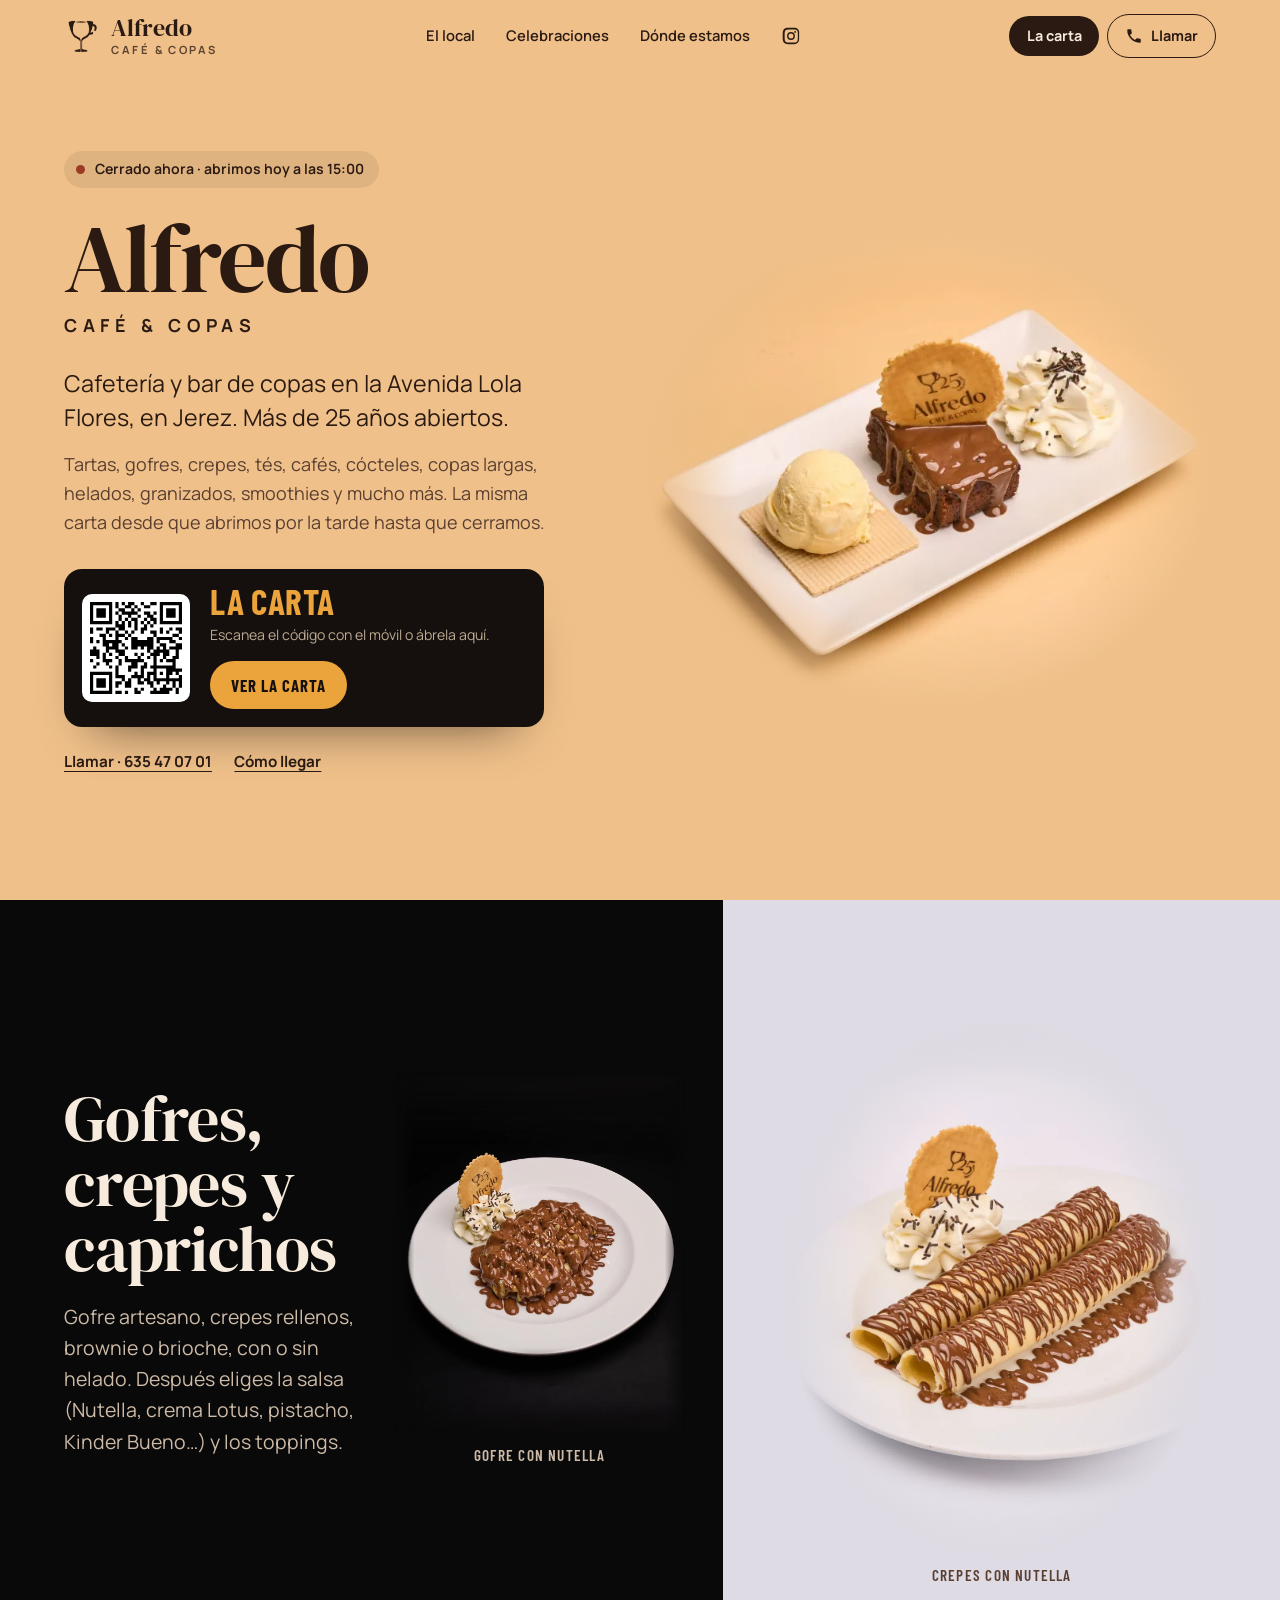
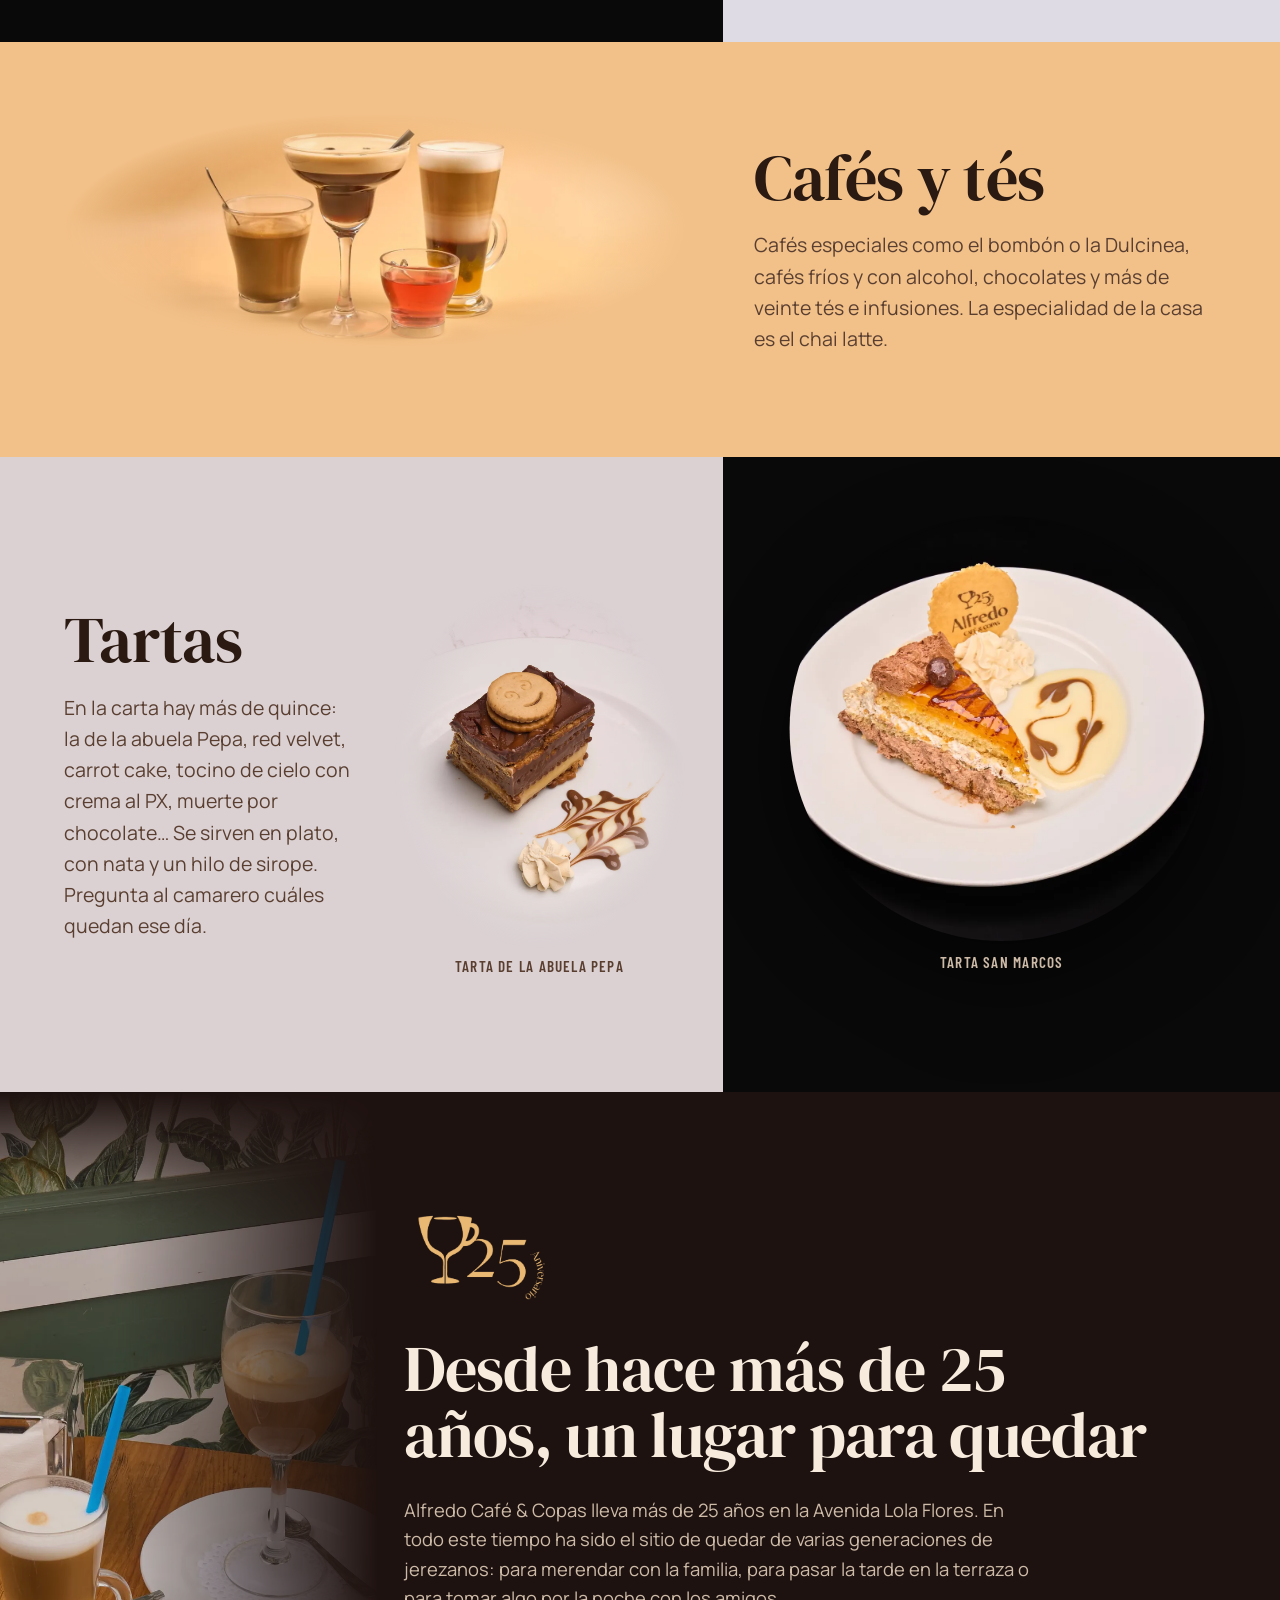
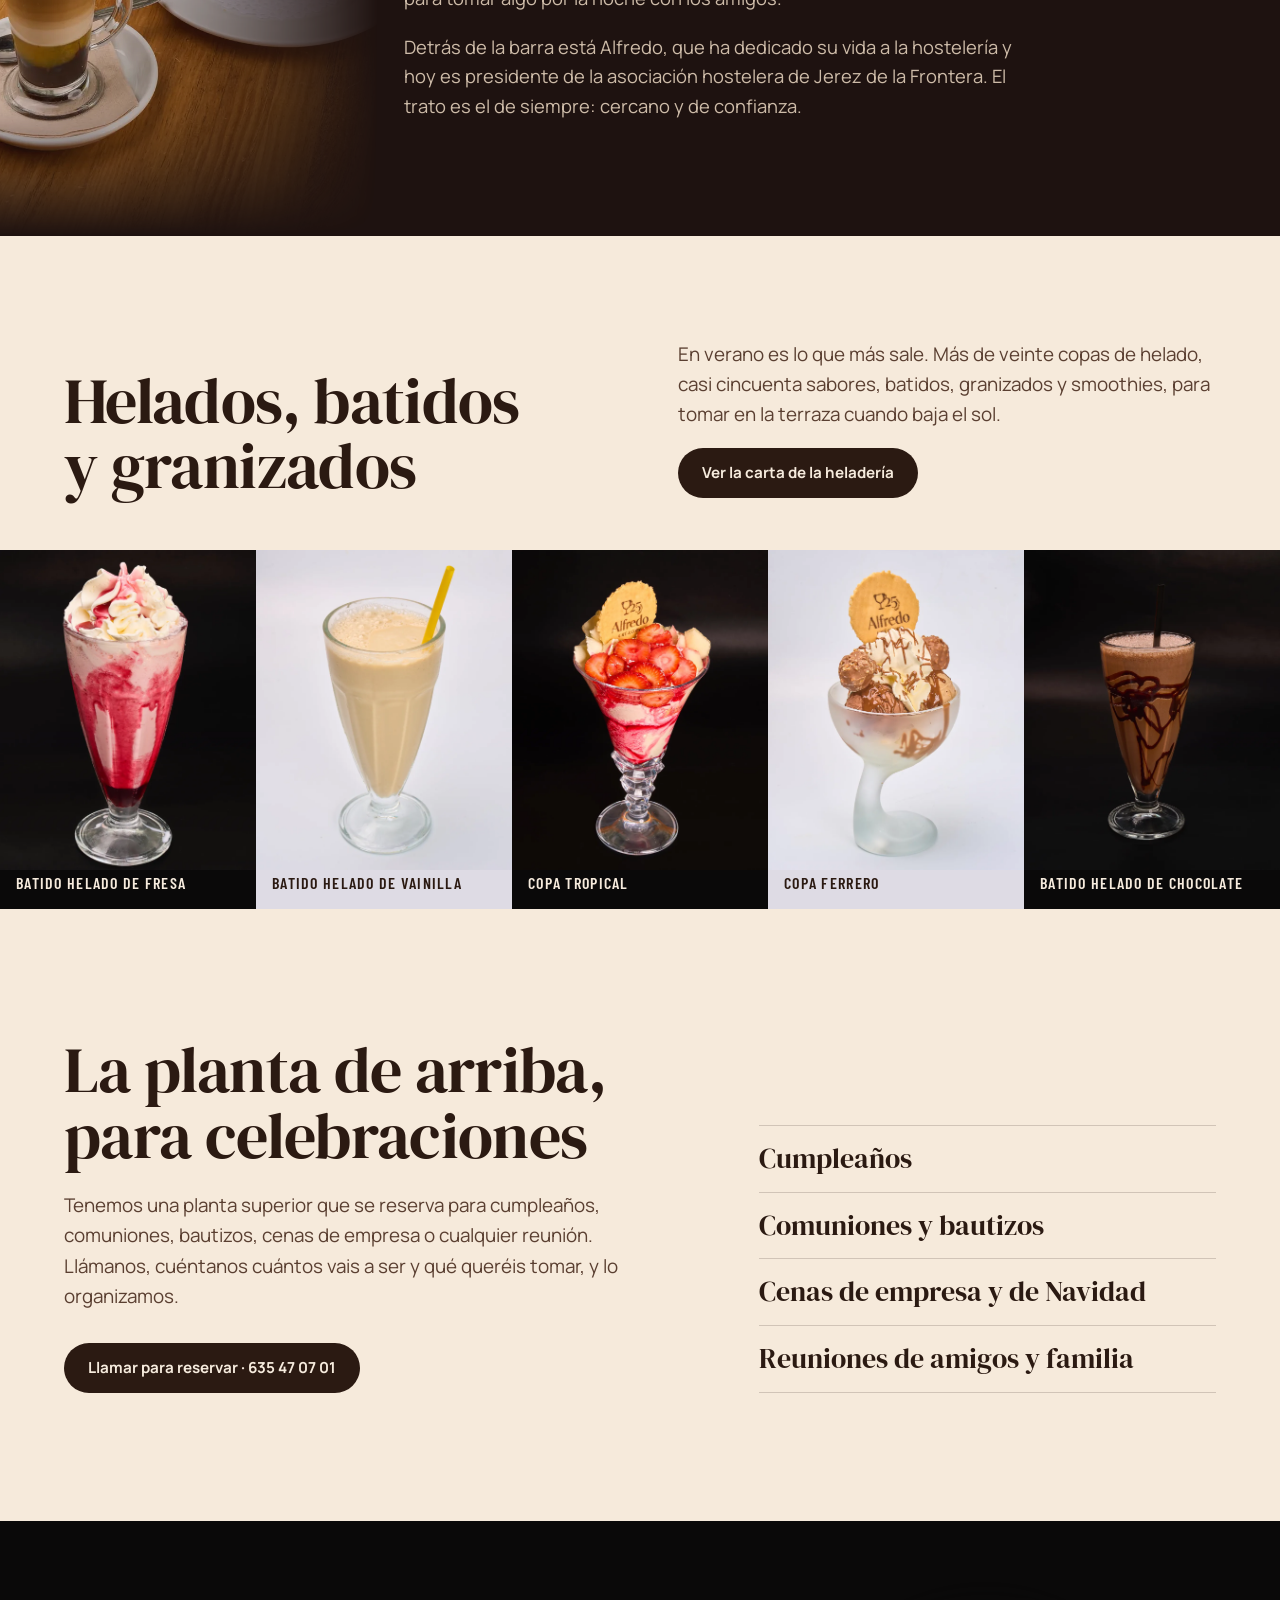
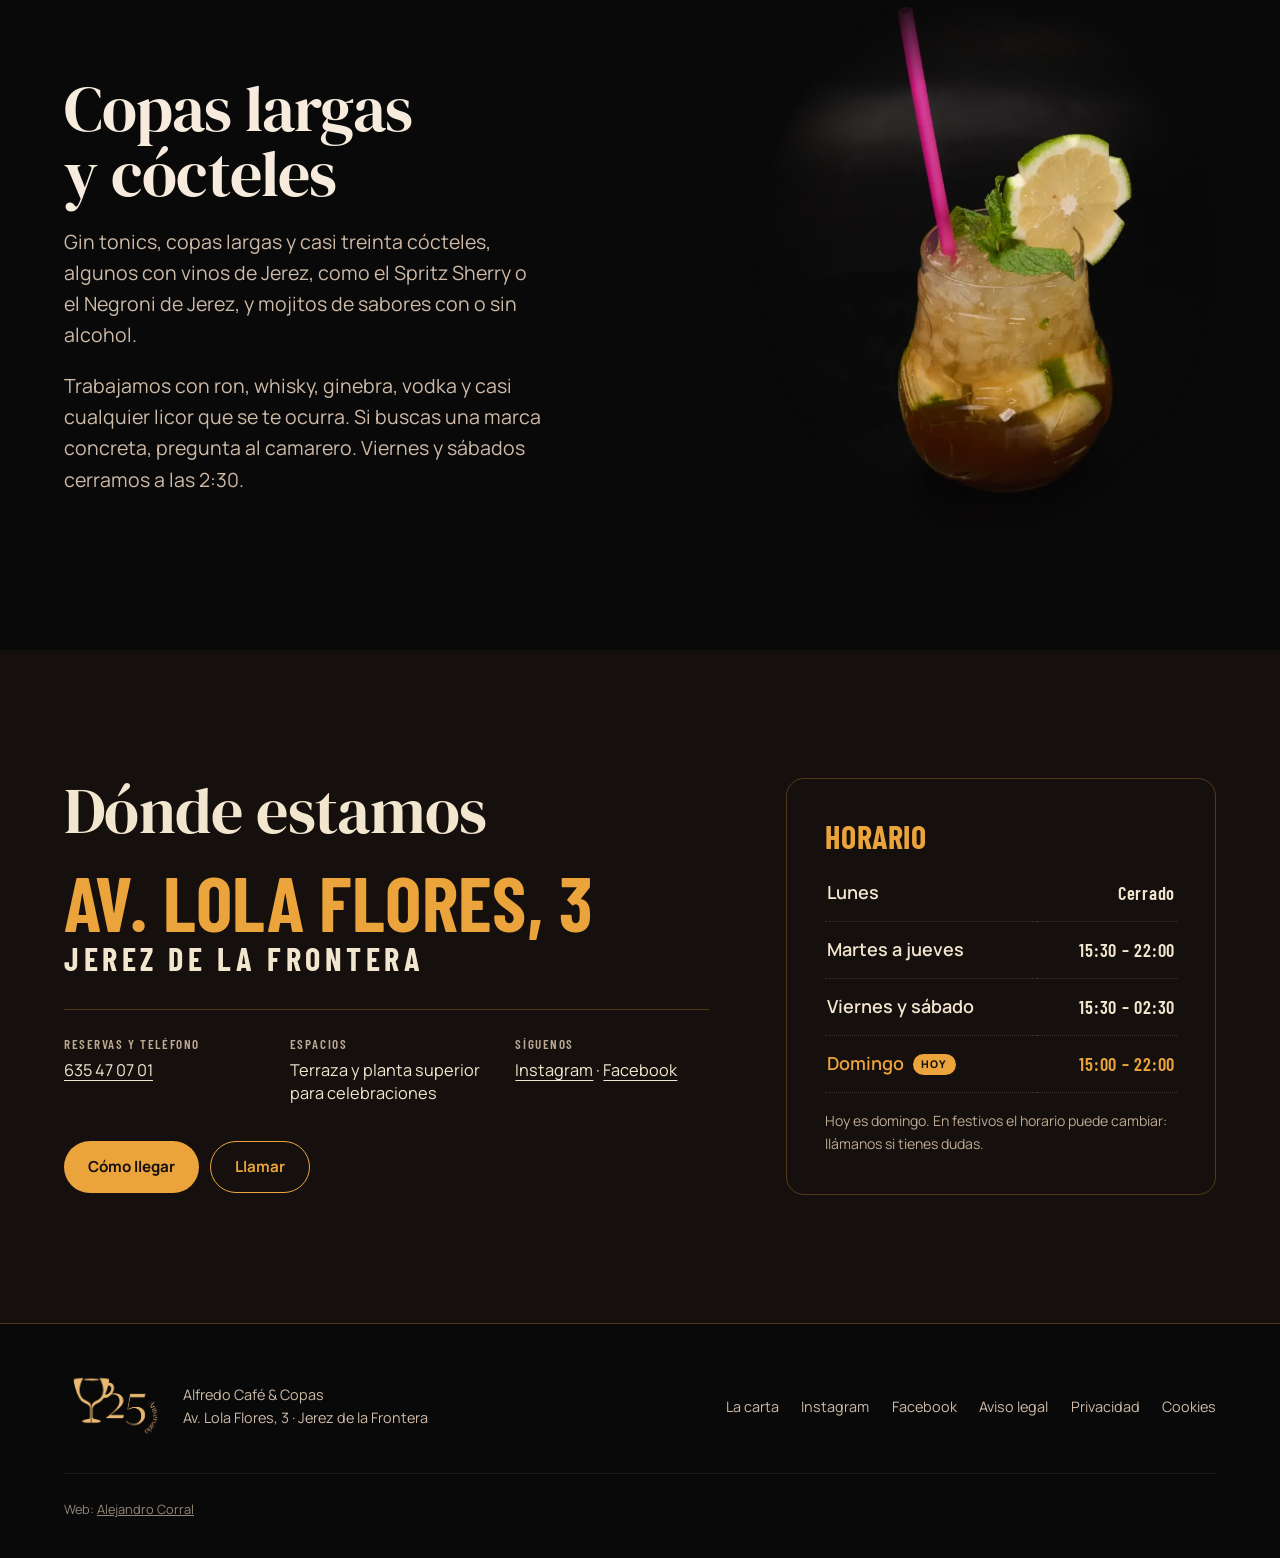
==== commit c9facc98: "Lunes cerrado, logo en móvil, imagen para compartir, página 404 y correcciones" ====
--- a/index.html
+++ b/index.html
@@ -12,7 +12,13 @@
   <meta property="og:locale" content="es_ES" />
   <meta property="og:title" content="Alfredo Café &amp; Copas" />
   <meta property="og:description" content="Cafetería y bar de copas en la Avenida Lola Flores. Más de 25 años en Jerez." />
-  <meta property="og:image" content="assets/img/brownie-helado.webp" />
+  <meta property="og:url" content="https://alejandrocorral509.github.io/alfredo-cafe-copas/" />
+  <meta property="og:image" content="https://alejandrocorral509.github.io/alfredo-cafe-copas/assets/img/compartir.jpg" />
+  <meta property="og:image:width" content="1200" />
+  <meta property="og:image:height" content="630" />
+  <meta property="og:image:alt" content="Alfredo Café &amp; Copas, Av. Lola Flores 3, Jerez" />
+  <meta name="twitter:card" content="summary_large_image" />
+  <link rel="canonical" href="https://alejandrocorral509.github.io/alfredo-cafe-copas/" />
 
   <link rel="icon" type="image/png" sizes="32x32" href="assets/img/favicon-32.png" />
   <link rel="icon" type="image/png" sizes="64x64" href="assets/img/favicon.png" />
@@ -20,18 +26,20 @@
   <link rel="apple-touch-icon" href="assets/img/apple-touch-icon.png" />
   <link rel="preload" href="assets/fonts/dm-serif-display.woff2" as="font" type="font/woff2" crossorigin />
   <link rel="preload" href="assets/fonts/manrope.woff2" as="font" type="font/woff2" crossorigin />
-  <link rel="stylesheet" href="styles.css?v=20261016m" />
+  <link rel="stylesheet" href="styles.css?v=20261019c" />
 
   <script type="application/ld+json">
   {
     "@context": "https://schema.org",
     "@type": "CafeOrCoffeeShop",
     "name": "Alfredo Café & Copas",
-    "image": "assets/img/brownie-helado.webp",
+    "url": "https://alejandrocorral509.github.io/alfredo-cafe-copas/",
+    "image": "https://alejandrocorral509.github.io/alfredo-cafe-copas/assets/img/compartir.jpg",
+    "priceRange": "€",
     "telephone": "+34635470701",
     "sameAs": ["https://www.instagram.com/alfredocafecopasjerez/", "https://www.facebook.com/alfredocafecopasjerez/"],
     "servesCuisine": ["Café", "Tartas", "Helados", "Cócteles"],
-    "hasMenu": "carta.html",
+    "hasMenu": "https://alejandrocorral509.github.io/alfredo-cafe-copas/carta.html",
     "address": {
       "@type": "PostalAddress",
       "streetAddress": "Avenida Lola Flores, 3",
@@ -40,7 +48,6 @@
       "addressCountry": "ES"
     },
     "openingHoursSpecification": [
-      { "@type": "OpeningHoursSpecification", "dayOfWeek": "Monday", "opens": "15:00", "closes": "21:30" },
       { "@type": "OpeningHoursSpecification", "dayOfWeek": ["Tuesday", "Wednesday", "Thursday"], "opens": "15:30", "closes": "22:00" },
       { "@type": "OpeningHoursSpecification", "dayOfWeek": ["Friday", "Saturday"], "opens": "15:30", "closes": "02:30" },
       { "@type": "OpeningHoursSpecification", "dayOfWeek": "Sunday", "opens": "15:00", "closes": "22:00" }
@@ -48,9 +55,9 @@
   }
   </script>
 
-  <script defer src="lib/qrcode.js?v=20261016m"></script>
-  <script defer src="qr.js?v=20261016m"></script>
-  <script defer src="main.js?v=20261016m"></script>
+  <script defer src="lib/qrcode.js?v=20261019c"></script>
+  <script defer src="qr.js?v=20261019c"></script>
+  <script defer src="main.js?v=20261019c"></script>
 </head>
 <body>
   <a class="skip" href="#contenido">Saltar al contenido</a>
@@ -239,7 +246,7 @@
         <h3>Horario</h3>
         <table>
           <tbody data-hours>
-            <tr data-days="1"><th scope="row">Lunes</th><td>15:00 – 21:30</td></tr>
+            <tr data-days="1"><th scope="row">Lunes</th><td>Cerrado</td></tr>
             <tr data-days="2 3 4"><th scope="row">Martes a jueves</th><td>15:30 – 22:00</td></tr>
             <tr data-days="5 6"><th scope="row">Viernes y sábado</th><td>15:30 – 02:30</td></tr>
             <tr data-days="0"><th scope="row">Domingo</th><td>15:00 – 22:00</td></tr>
--- a/styles.css
+++ b/styles.css
@@ -73,7 +73,11 @@
 
 *, *::before, *::after { box-sizing: border-box; }
 html { overflow-x: clip; scroll-behavior: smooth; -webkit-text-size-adjust: 100%; }
-@media (prefers-reduced-motion: reduce) { html { scroll-behavior: auto; } }
+@media (prefers-reduced-motion: reduce) {
+  html { scroll-behavior: auto; }
+  .reveal { opacity: 1; transform: none; transition: none; }
+  [data-drift] { translate: none; }
+}
 body {
   margin: 0; overflow-x: clip;
   background: var(--crema); color: var(--espresso);
@@ -274,7 +278,7 @@
     -webkit-mask-image: linear-gradient(180deg, #000 45%, transparent 100%);
             mask-image: linear-gradient(180deg, #000 45%, transparent 100%);
   }
-  .place-text { padding: 0 var(--gutter) clamp(4rem, 9vw, 6rem); margin-top: -2.5rem; }
+  .place-text { padding: 1.4rem var(--gutter) clamp(4rem, 9vw, 6rem); margin-top: 0; }
 }
 
 /* =========================================================
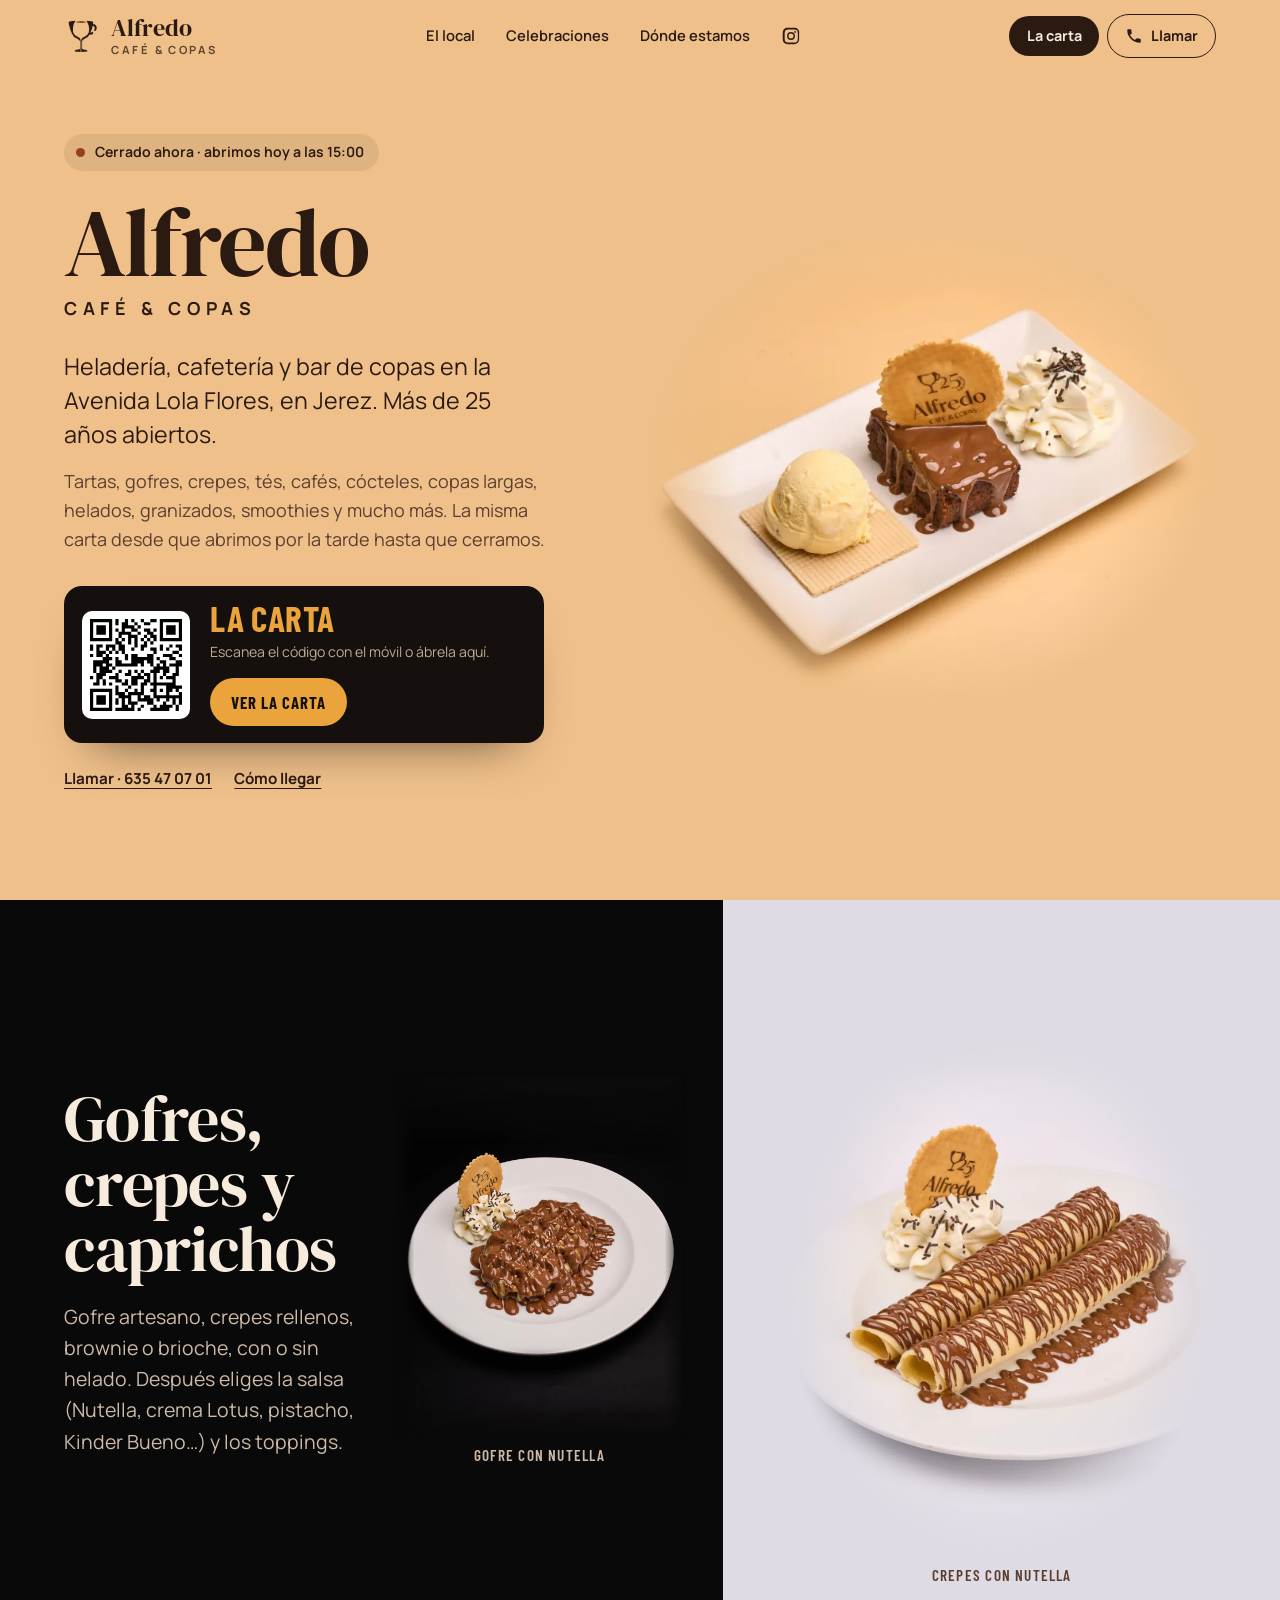
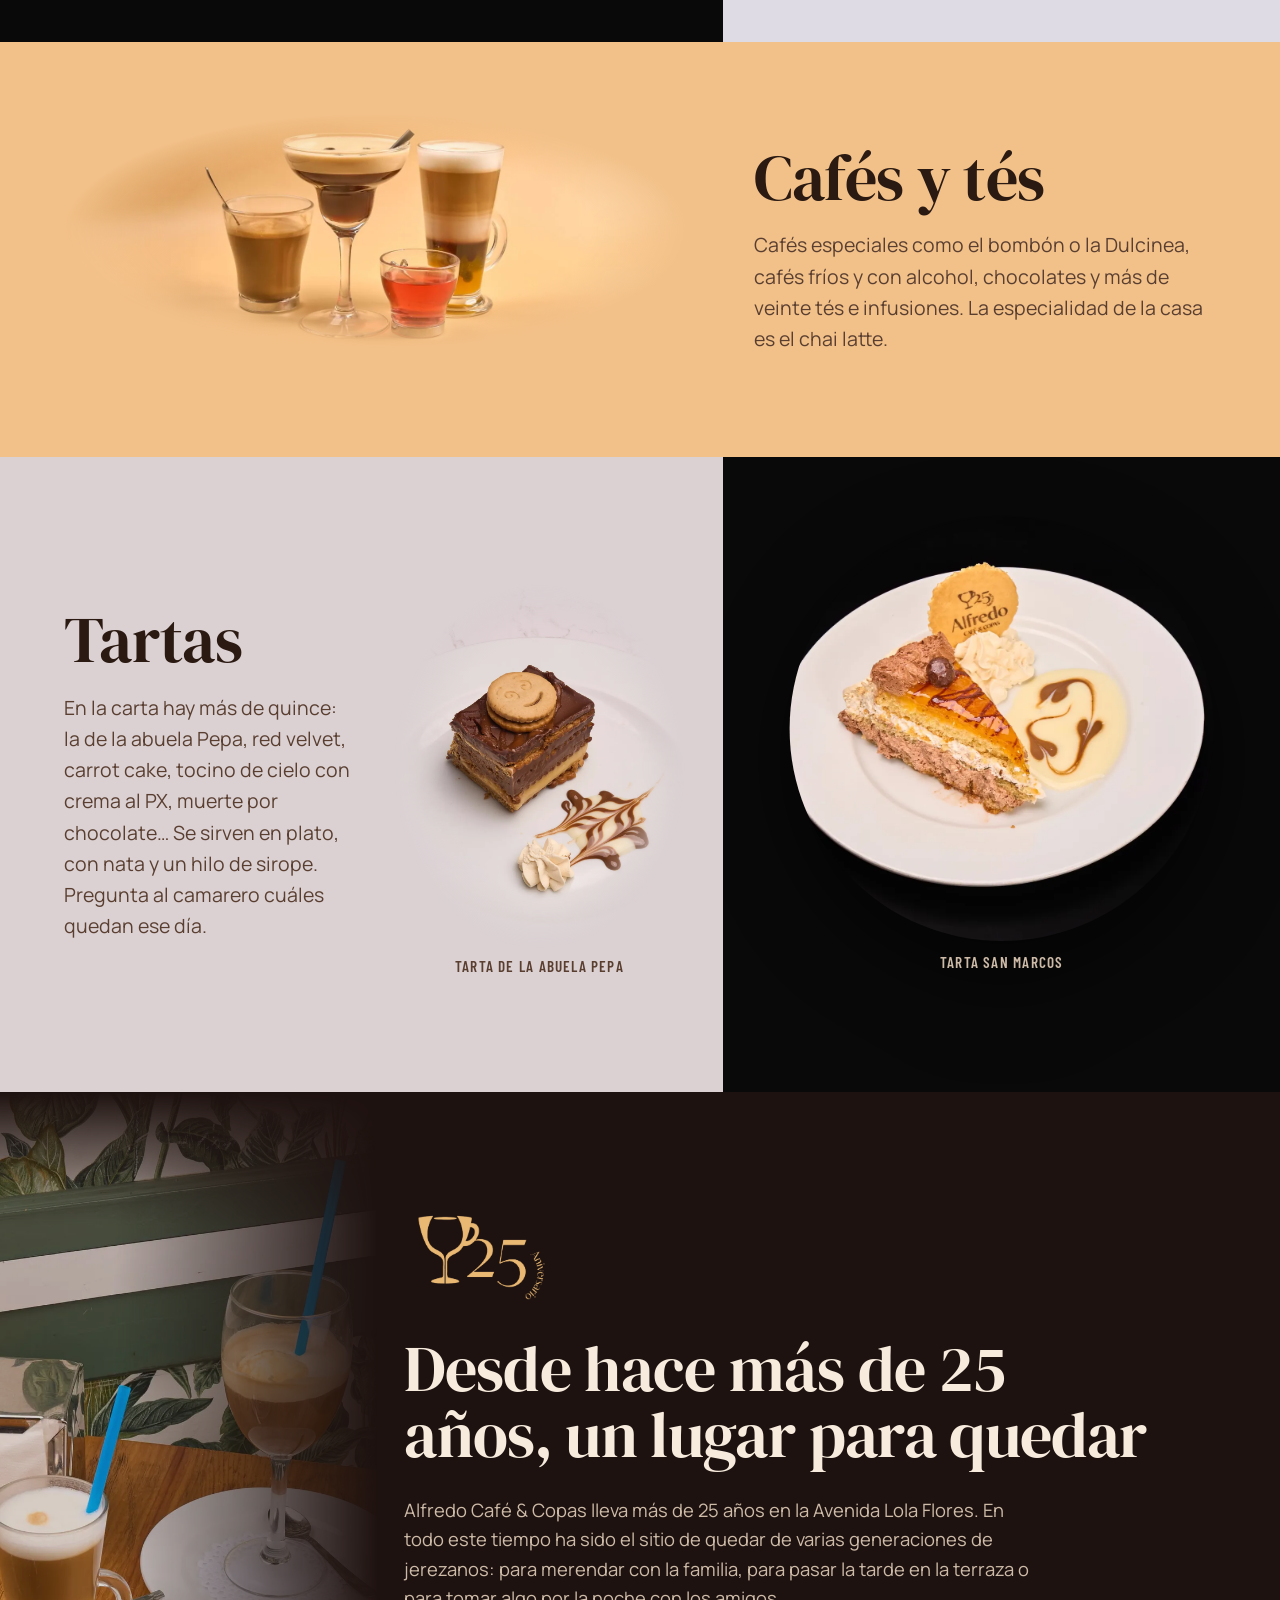
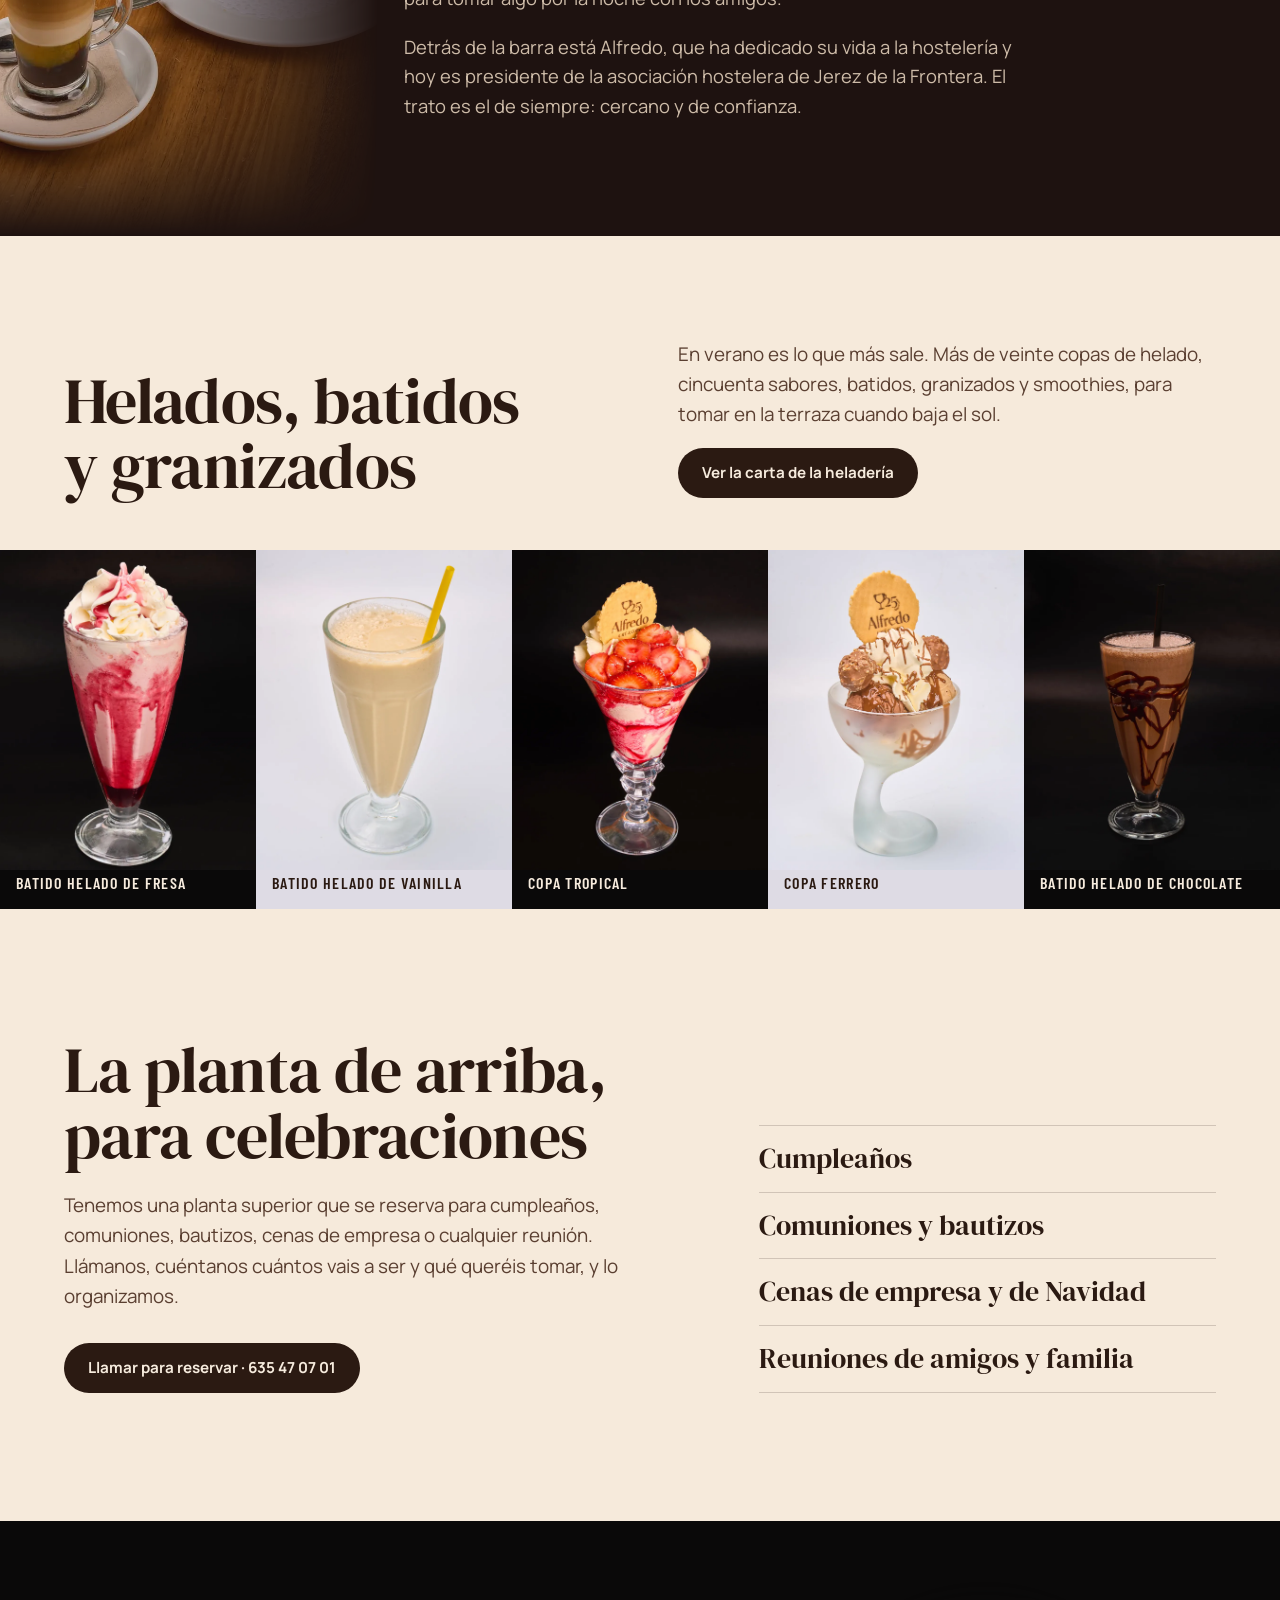
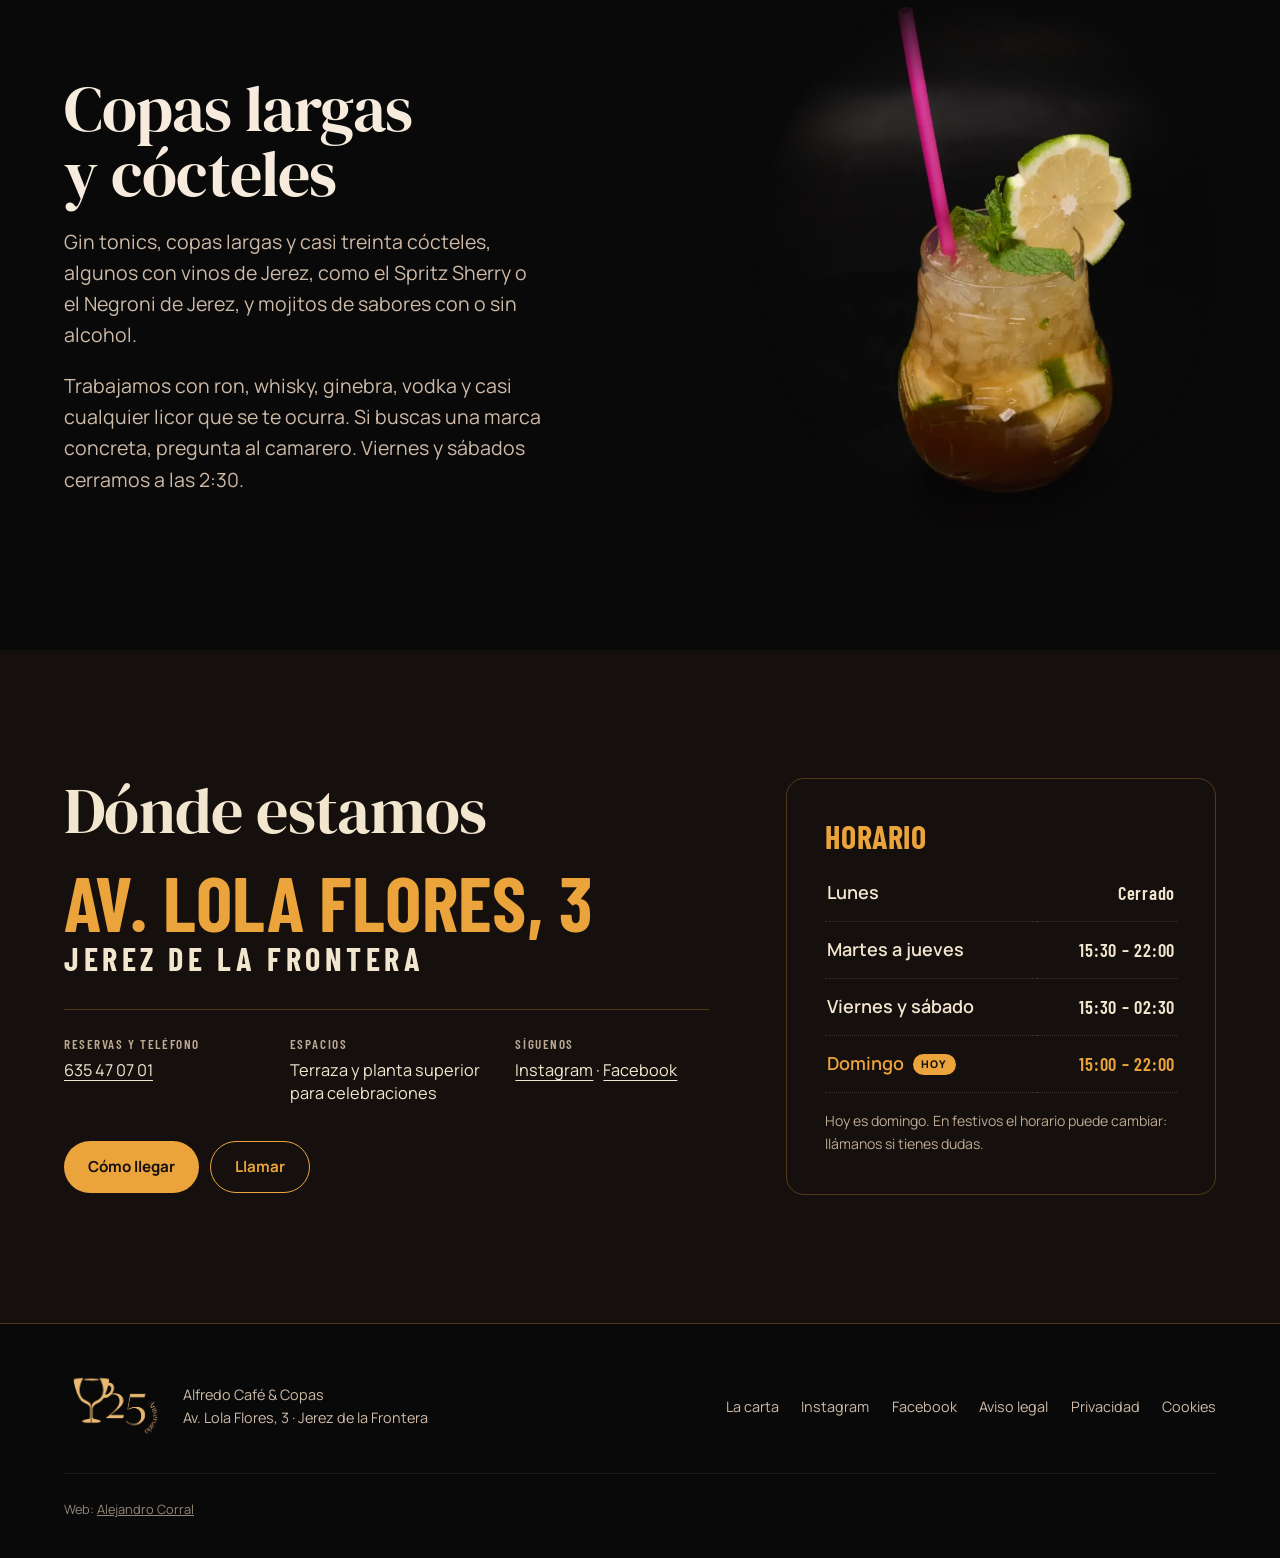
==== commit 369576bc: "Textos para Google (heladería, cafetería y copas) y propuesta para Alfredo" ====
--- a/index.html
+++ b/index.html
@@ -4,14 +4,14 @@
   <meta charset="utf-8" />
   <meta name="robots" content="noindex, nofollow" />
   <meta name="viewport" content="width=device-width, initial-scale=1" />
-  <title>Alfredo Café &amp; Copas</title>
-  <meta name="description" content="Cafetería y bar de copas en la Avenida Lola Flores de Jerez. Tartas, gofres, crepes, cafés, tés, helados, granizados, smoothies, cócteles y copas largas. Más de 25 años, con terraza y planta para celebraciones." />
+  <title>Alfredo Café &amp; Copas · Heladería, cafetería y copas en Jerez</title>
+  <meta name="description" content="Heladería, cafetería y bar de copas en la Avenida Lola Flores, en Jerez: 50 sabores de helado, tartas, gofres, crepes, cafés, tés, cócteles y copas. Con terraza y planta para celebraciones." />
   <meta name="theme-color" content="#EFC08A" />
 
   <meta property="og:type" content="website" />
   <meta property="og:locale" content="es_ES" />
-  <meta property="og:title" content="Alfredo Café &amp; Copas" />
-  <meta property="og:description" content="Cafetería y bar de copas en la Avenida Lola Flores. Más de 25 años en Jerez." />
+  <meta property="og:title" content="Alfredo Café &amp; Copas · Heladería, cafetería y copas en Jerez" />
+  <meta property="og:description" content="Heladería, cafetería y bar de copas en la Avenida Lola Flores, en Jerez. 50 sabores de helado, tartas, cócteles y copas." />
   <meta property="og:url" content="https://alejandrocorral509.github.io/alfredo-cafe-copas/" />
   <meta property="og:image" content="https://alejandrocorral509.github.io/alfredo-cafe-copas/assets/img/compartir.jpg" />
   <meta property="og:image:width" content="1200" />
@@ -31,14 +31,15 @@
   <script type="application/ld+json">
   {
     "@context": "https://schema.org",
-    "@type": "CafeOrCoffeeShop",
+    "@type": ["CafeOrCoffeeShop", "IceCreamShop", "BarOrPub"],
+    "description": "Heladería, cafetería y bar de copas en la Avenida Lola Flores, en Jerez de la Frontera.",
     "name": "Alfredo Café & Copas",
     "url": "https://alejandrocorral509.github.io/alfredo-cafe-copas/",
     "image": "https://alejandrocorral509.github.io/alfredo-cafe-copas/assets/img/compartir.jpg",
     "priceRange": "€",
     "telephone": "+34635470701",
     "sameAs": ["https://www.instagram.com/alfredocafecopasjerez/", "https://www.facebook.com/alfredocafecopasjerez/"],
-    "servesCuisine": ["Café", "Tartas", "Helados", "Cócteles"],
+    "servesCuisine": ["Helados", "Café", "Tartas", "Cócteles"],
     "hasMenu": "https://alejandrocorral509.github.io/alfredo-cafe-copas/carta.html",
     "address": {
       "@type": "PostalAddress",
@@ -96,7 +97,7 @@
           <span data-status-text>Av. Lola Flores, 3 · Jerez</span>
         </p>
         <h1 class="hero-title">Alfredo<span>Café &amp; Copas</span></h1>
-        <p class="hero-lead">Cafetería y bar de copas en la Avenida Lola Flores, en Jerez. Más de 25 años abiertos.</p>
+        <p class="hero-lead">Heladería, cafetería y bar de copas en la Avenida Lola Flores, en Jerez. Más de 25 años abiertos.</p>
         <p class="hero-list">Tartas, gofres, crepes, tés, cafés, cócteles, copas largas, helados, granizados, smoothies y mucho más. La misma carta desde que abrimos por la tarde hasta que cerramos.</p>
         <div class="hero-carta">
           <div class="hero-carta-qr" data-qr></div>
@@ -187,7 +188,7 @@
       <div class="vitrina-head reveal">
         <h2 id="vitrina-title">Helados, batidos y granizados</h2>
         <div>
-          <p>En verano es lo que más sale. Más de veinte copas de helado, casi cincuenta sabores, batidos, granizados y smoothies, para tomar en la terraza cuando baja el sol.</p>
+          <p>En verano es lo que más sale. Más de veinte copas de helado, cincuenta sabores, batidos, granizados y smoothies, para tomar en la terraza cuando baja el sol.</p>
           <a class="btn btn-dark vitrina-link" href="carta.html#heladeria">Ver la carta de la heladería</a>
         </div>
       </div>
